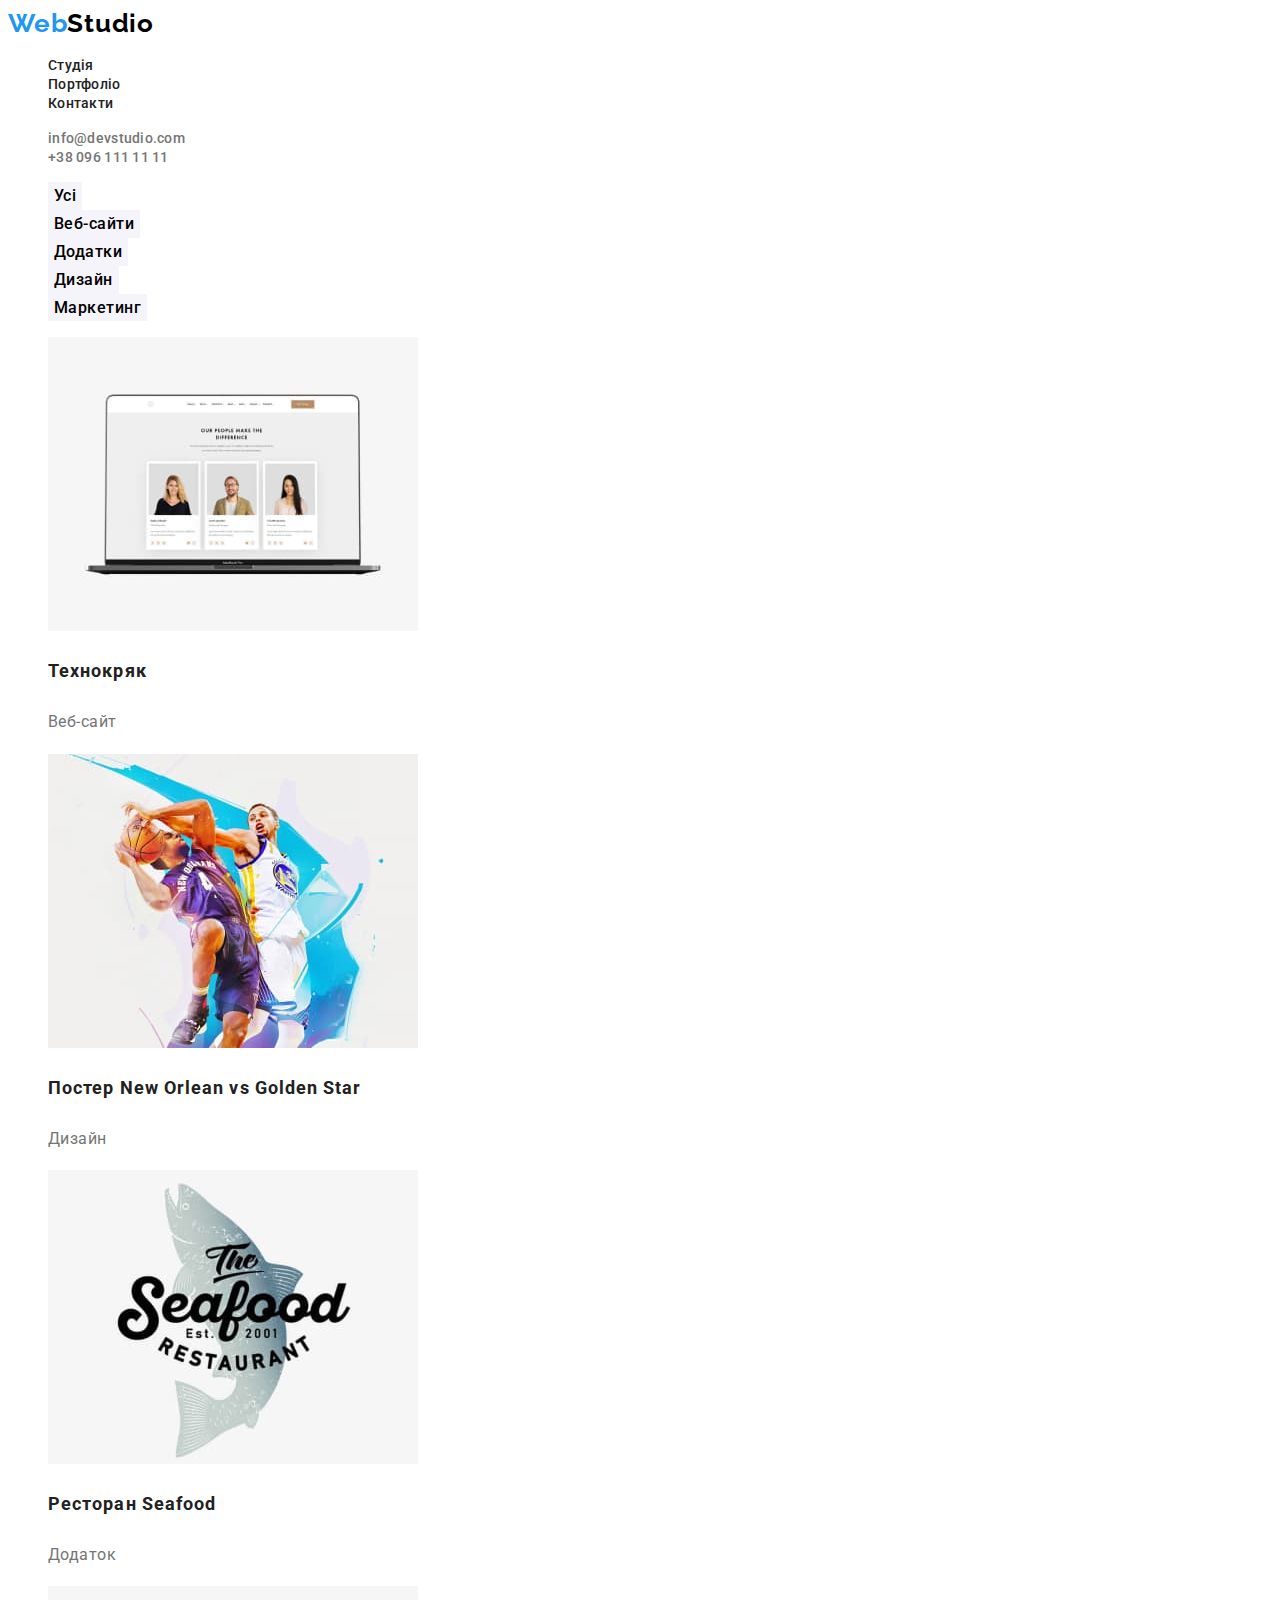
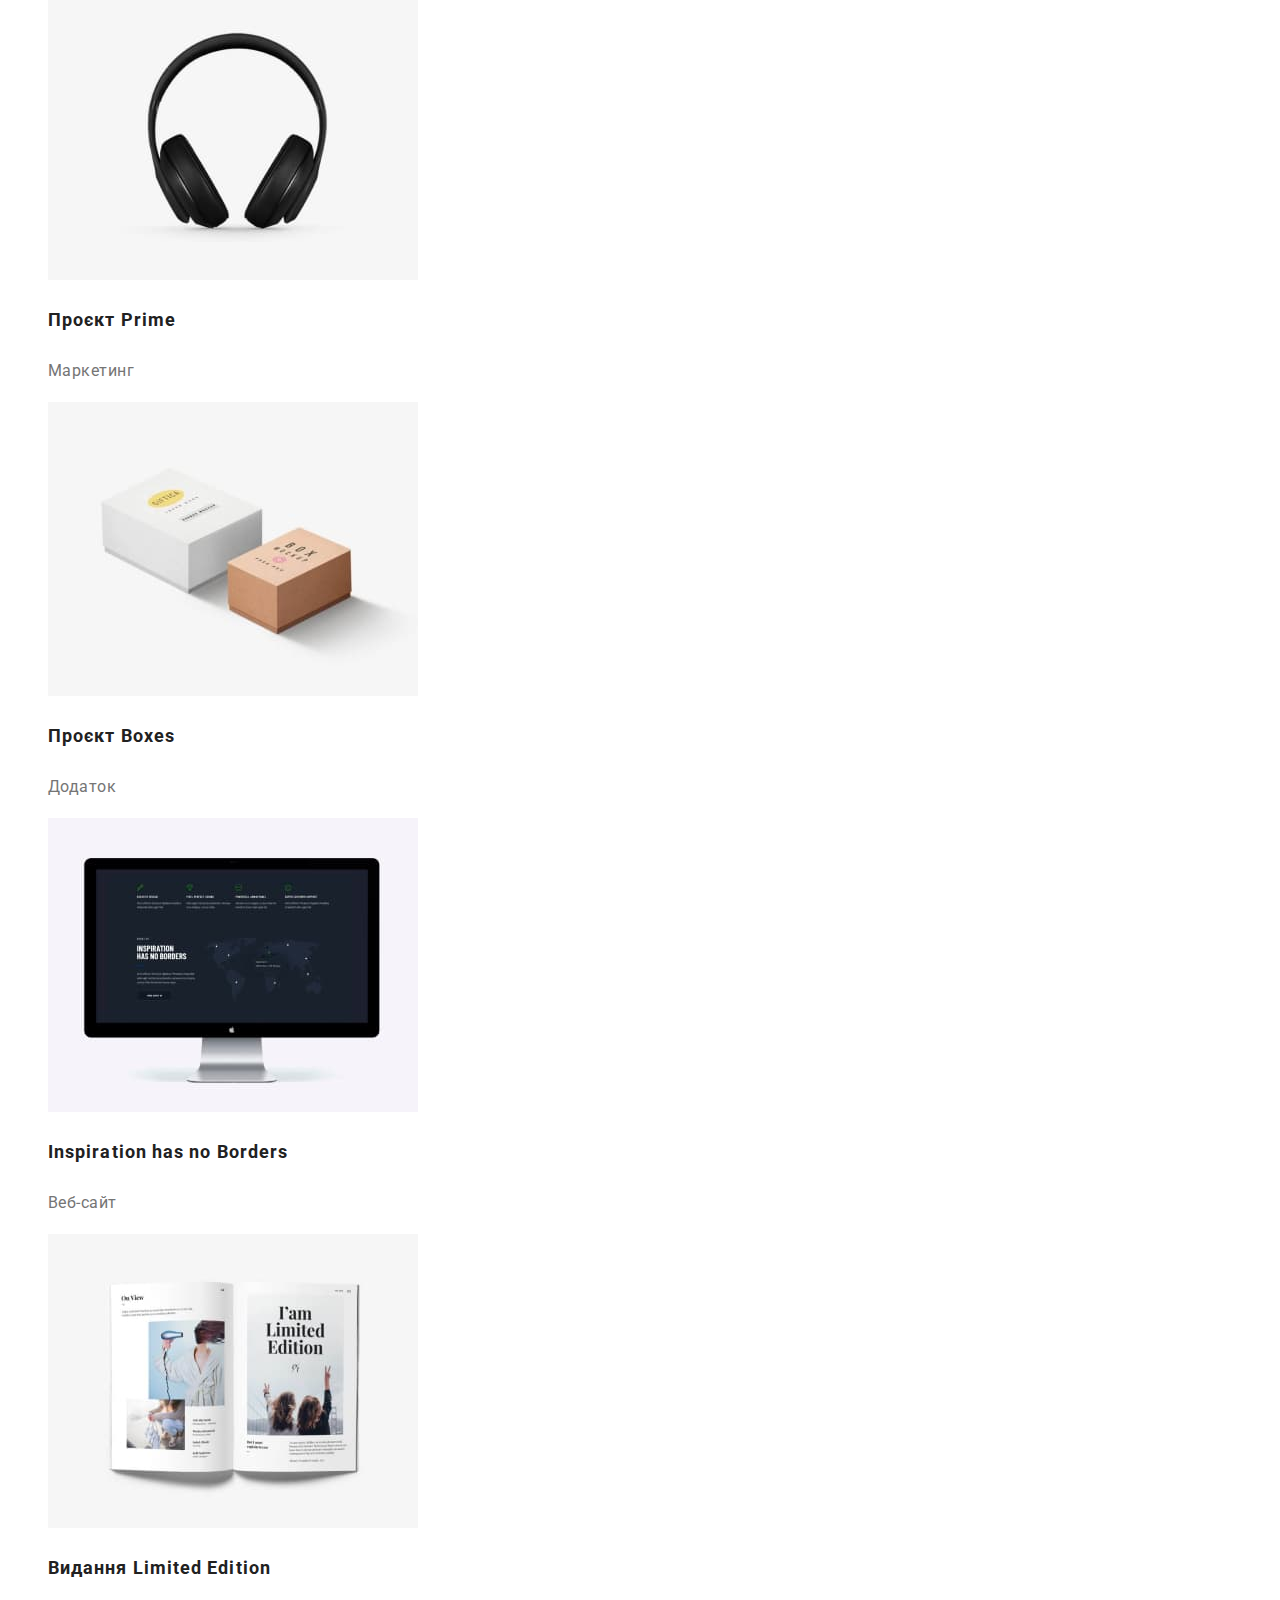
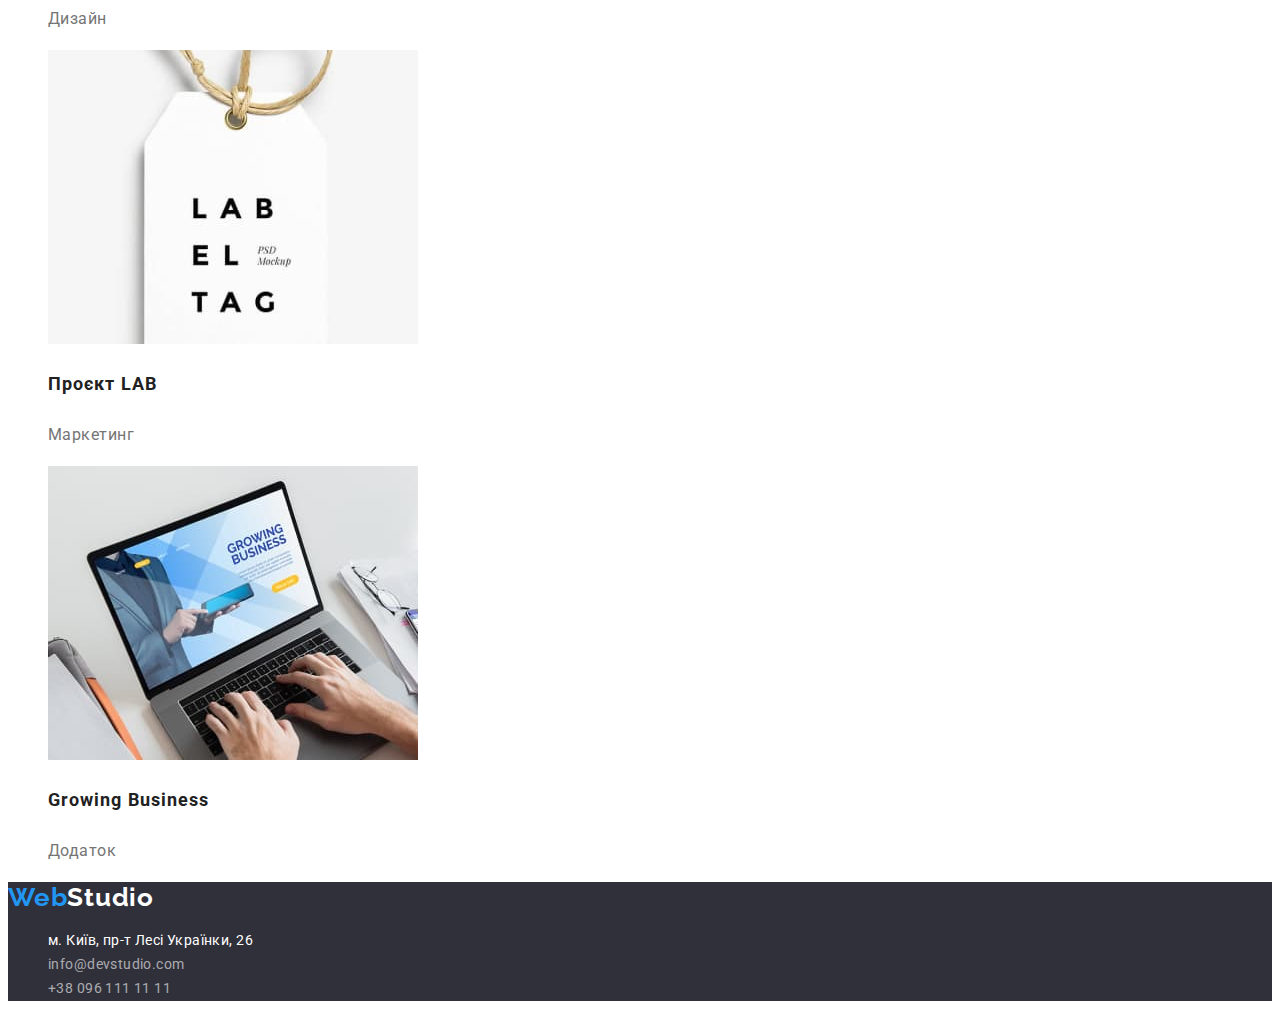
==== portfolio.html @ 162b554a "Initial commit" ====
<!DOCTYPE html>
<html lang="uk">
<head>
    <meta charset="UTF-8">
    <meta http-equiv="X-UA-Compatible" content="IE=edge">
    <meta name="viewport" content="width=device-width, initial-scale=1.0">
    <title>Портфоліо</title>
    <link rel="preconnect" href="https://fonts.gstatic.com" crossorigin>
    <link href="https://fonts.googleapis.com/css2?family=Raleway:wght@700&family=Roboto:wght@400;500;700;900&display=swap" rel="stylesheet">
    <link rel="stylesheet" href="./css/style.css">
</head>
<body>
    <header class="header">
        <nav>
        <a href="" lang="en" class="logo"><span class="logo-part">Web</span>Studio</a>
        <ul class="list">
            <li class="list-item"><a href="./index.html" class="header-link">Студія</a></li>
            <li class="list-item"><a href="./portfolio.html" class="header-link">Портфоліо</a></li>
            <li class="list-item"><a href="" class="header-link">Контакти</a></li>
        </ul>
        </nav>
        <ul class="list">
            <li><a href="mailto:info@devstudio.com" class="link-auth">info@devstudio.com</a></li>
            <li><a href="tel:+380961111111" class="link-auth">+38 096 111 11 11</a></li>
        </ul>
        </header>
        <main>
            <section class="filter">
    <h1 class="vissualy-hidden">Портфоліо</h1>
    <ul class="list list-filter">
        <li><button class="button-portfolio" type="button">Усі</button></li>
        <li><button class="button-portfolio" type="button">Веб-сайти</button></li>
        <li><button class="button-portfolio" type="button">Додатки</button></li>
        <li><button class="button-portfolio" type="button">Дизайн</button></li>
        <li><button class="button-portfolio" type="button">Маркетинг</button></li>
    </ul>
    <ul class="list list-filter">
        <li class="list-item-filter">
            <img src="./image/portfolio/img1.jpg" alt="Веб-сайт" width="370" height="294">
            <h3 class="filter-caption">Технокряк</h3>
            <p class="filter-text">Веб-сайт</p>
        </li>
        <li class="list-item-filter">
            <img src="./image/portfolio/img2.jpg" alt="Постер"  width="370" height="294">
            <h3 class="filter-caption">Постер <span lang="en"> New Orlean vs Golden Star </span></h3>
            <p class="filter-text">Дизайн</p>
        </li>
        <li class="list-item-filter">
            <img src="./image/portfolio/img3.jpg" alt="Емблема"  width="370" height="294">
            <h3 class="filter-caption">Ресторан <span lang="en">Seafood</span></h3>
            <p class="filter-text">Додаток</p>
        </li>
        <li class="list-item-filter">
            <img src="./image/portfolio/img4.jpg" alt="Навушники"  width="370" height="294">
            <h3 class="filter-caption">Проєкт <span lang="en">Prime</span></h3>
            <p class="filter-text">Маркетинг</p>
        </li>
        <li class="list-item-filter">
            <img src="./image/portfolio/img5.jpg" alt="Книги" width="370" height="294">
            <h3 class="filter-caption">Проєкт  <span lang="en">Boxes</span></h3>
            <p class="filter-text">Додаток</p>
        </li>
        <li class="list-item-filter">
            <img src="./image/portfolio/img6.jpg" alt="Монітор" width="370" height="294">
            <h3 class="filter-caption" lang="en">Inspiration has no Borders</h3>
            <p class="filter-text">Веб-сайт</p>
        </li>
        <li class="list-item-filter">
            <img src="./image/portfolio/img7.jpg" alt="Книга" width="370" height="294">
            <h3 class="filter-caption">Видання <span lang="en">Limited Edition</span></h3>
            <p class="filter-text">Дизайн</p>
        </li>
        <li class="list-item-filter">
            <img src="./image/portfolio/img8.jpg" alt="Фото" width="370" height="294">
            <h3 class="filter-caption">Проєкт <span lang="en">LAB</span></h3>
            <p class="filter-text">Маркетинг</p>
        </li>
        <li class="list-item-filter">
            <img src="./image/portfolio/img9.jpg" alt="Ноутбук" width="370" height="294">
            <h3 class="filter-caption" lang="en">Growing Business</h3>
            <p class="filter-text">Додаток</p>
        </li>
    </ul>
</section>
</main>
<footer class="footer">
    <a href="./index.html" class="footer-link" lang="en"> <span class="footer-logo">Web</span>Studio</a>
    <address>
        <ul class="list list-footer">
            <li class="list-footer-item"><a class="footer-link-nav" href="https://goo.gl/maps/DCdvdgWx7HsUr94s7" rel="noopener noreferrer nofollow">м. Київ, пр-т Лесі Українки, 26</a></li>
            <li class="list-footer-item"><a class="footer-contact" href="mailto:info@devstudio.com">info@devstudio.com</a></li>
            <li class="list-footer-item"><a class="footer-contact" href="tel:+380961111111">+38 096 111 11 11</a></li>
        </ul>
    </address>
</footer>
</body>
</html>
---- css/style.css ----
:root {
    --text-color-light: #ffffff;
    --text-color-dark: #212121;
    --text-color-paragraf: #757575;
    --frame-color: #2F303A;
    --accent-color: #2196F3;
}

body {
    font-family: 'Roboto'; 
    color: var(--text-color-dark);  
}

.list {
    list-style: none;
    }
button {
    cursor: pointer;
}

/*---------HEADER--------*/
.logo {
    font-family: 'Raleway';
    font-weight: 700;
    font-size: 26px;
    line-height: 1.19;
    letter-spacing: 0.03em;
    text-decoration: none;
    color:#000000; 
}
.logo-part {
    color: var(--accent-color);
}
.header-link {
font-weight: 500;
font-size: 14px;
line-height: 1.14;
letter-spacing: 0.02em;
text-decoration: none;
color: inherit;
}
.link-auth {
    font-weight: 500;
    font-size: 14px;
    line-height: 1.14px;
    letter-spacing: 0.02em;
    text-decoration: none;
    color: var(--text-color-paragraf);
}
.header-link:hover,
.header-link:focus,
.link-auth:hover,
.link-auth:focus {
    color: var(--accent-color);
}

/*------------HERO-----------*/
.hero-side {
    background: var(--frame-color);
}
.hero-title {
    font-weight: 900;
    font-size: 44px;
    line-height: 1.36;
    text-align: center;
    letter-spacing: 0.06em;
    text-transform: uppercase;
    color: var(--text-color-light);    
}
.hero-button {
    font-family: inherit;
font-weight: 700;
font-size: 16px;
line-height: 1.88;
display: flex;
align-items: center;
text-align: center;
letter-spacing: 0.06em;
color:var(--text-color-light);
background:var(--accent-color);
border: none;
}
.hero-button:hover,
.hero-button:focus{
    box-shadow: 0px 4px 4px rgba(0, 0, 0, 0.15);
}

/*------FEATURE---------*/
.vissualy-hidden{
    position: absolute;
    white-space: nowrap;
    width: 1px;
    height: 1px;
    overflow: hidden;
    border: 0;
    padding: 0;
    clip: rect(0 0 0 0);
    clip-path: inset(50%);
    margin: -1px;
}
.item-title-feature {
font-size: 14px;
line-height: 1.14;
letter-spacing: 0.03em;
text-transform: uppercase;
}
.item-text-feature {
font-size: 14px;
line-height: 1.71;
letter-spacing: 0.03em;
color: var(--text-color-paragraf);
}

/*-------WORK----------*/
.section-title {
font-size: 36px;
line-height: 1.14;
text-align: center;
letter-spacing: 0.03em;
}

/*--------OUR TEAM--------*/
.item-caption-ourteam {
font-weight: 500;
font-size: 16px;
line-height: 1.19;
text-align: center;
letter-spacing: 0.03em;
}
.item-text-ourteam{
    font-size: 16px;
    line-height: 1.19;
    text-align: center;
    letter-spacing: 0.03em;
    color: var(--text-color-paragraf); 
}
/*-----FOOTER---------*/
.footer{
    background: var(--frame-color);
}
.footer-link {
font-family: 'Raleway';
font-weight: 700;
font-size: 26px;
line-height: 1.19;
letter-spacing: 0.03em;
text-decoration: none;
color: var(--text-color-light);
}
.footer-logo {
    color: var(--accent-color);
}
.footer-link-nav {
    font-style: normal;
    font-size: 14px;
    line-height: 1.71;
    letter-spacing: 0.03em;
    text-decoration: none;
    color:var(--text-color-light);
}
.list-item {
}
.footer-contact {
 font-style: normal;
font-size: 14px;
line-height: 1.71;
letter-spacing: 0.03em;
text-decoration: none;
color: rgba(255, 255, 255, 0.6);
}

/*---------PORTFOLIO------------*/
.button-portfolio{
font-family: inherit;
font-weight: 500;
font-size: 16px;
line-height: 1.62;
text-align: center;
letter-spacing: 0.03em;
background: #F5F4FA;
border: none;
}
.button-portfolio:hover,
.button-portfolio:focus{
    background: var(--accent-color);
    color: var(--text-color-light);
}
.filter-caption {
font-size: 18px;
line-height: 2;
letter-spacing: 0.06em;
}
.filter-text {
font-size: 16px;
line-height: 1.88;
letter-spacing: 0.03em;
color: var(--text-color-paragraf);
}
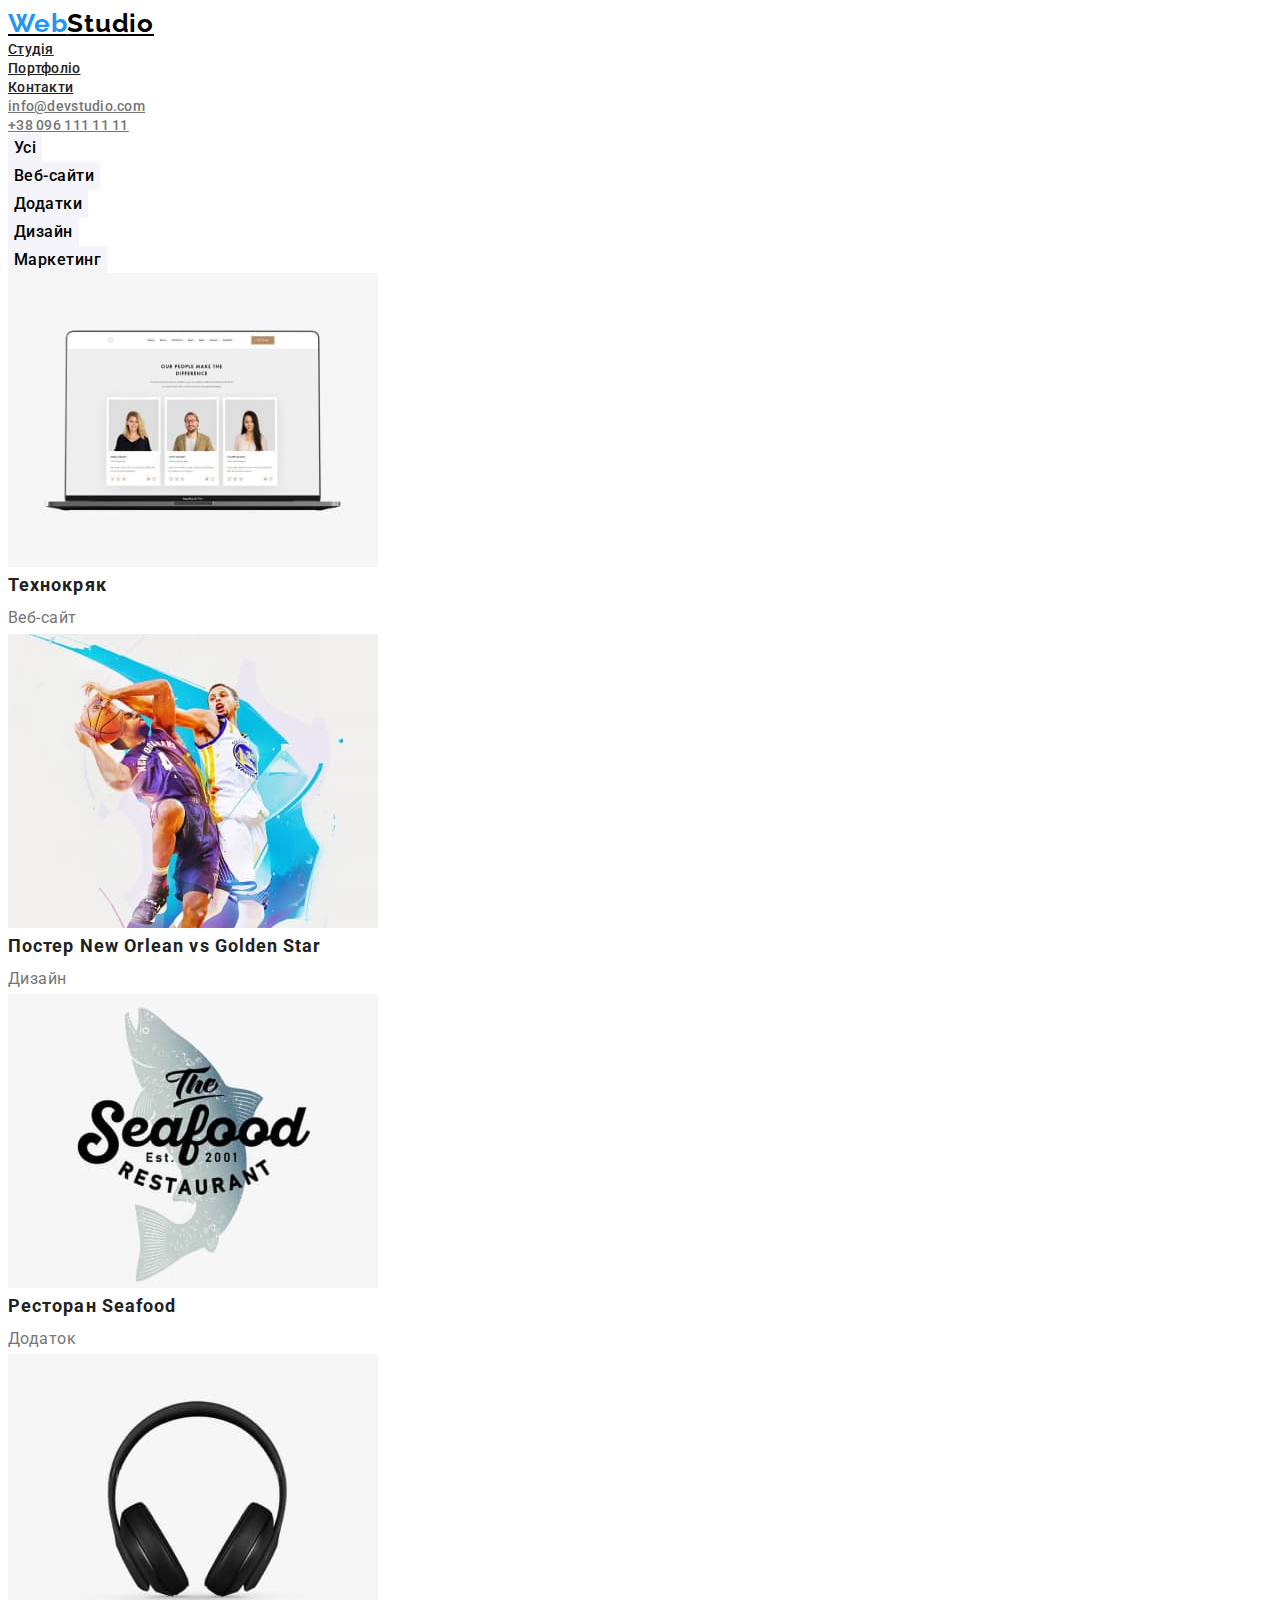
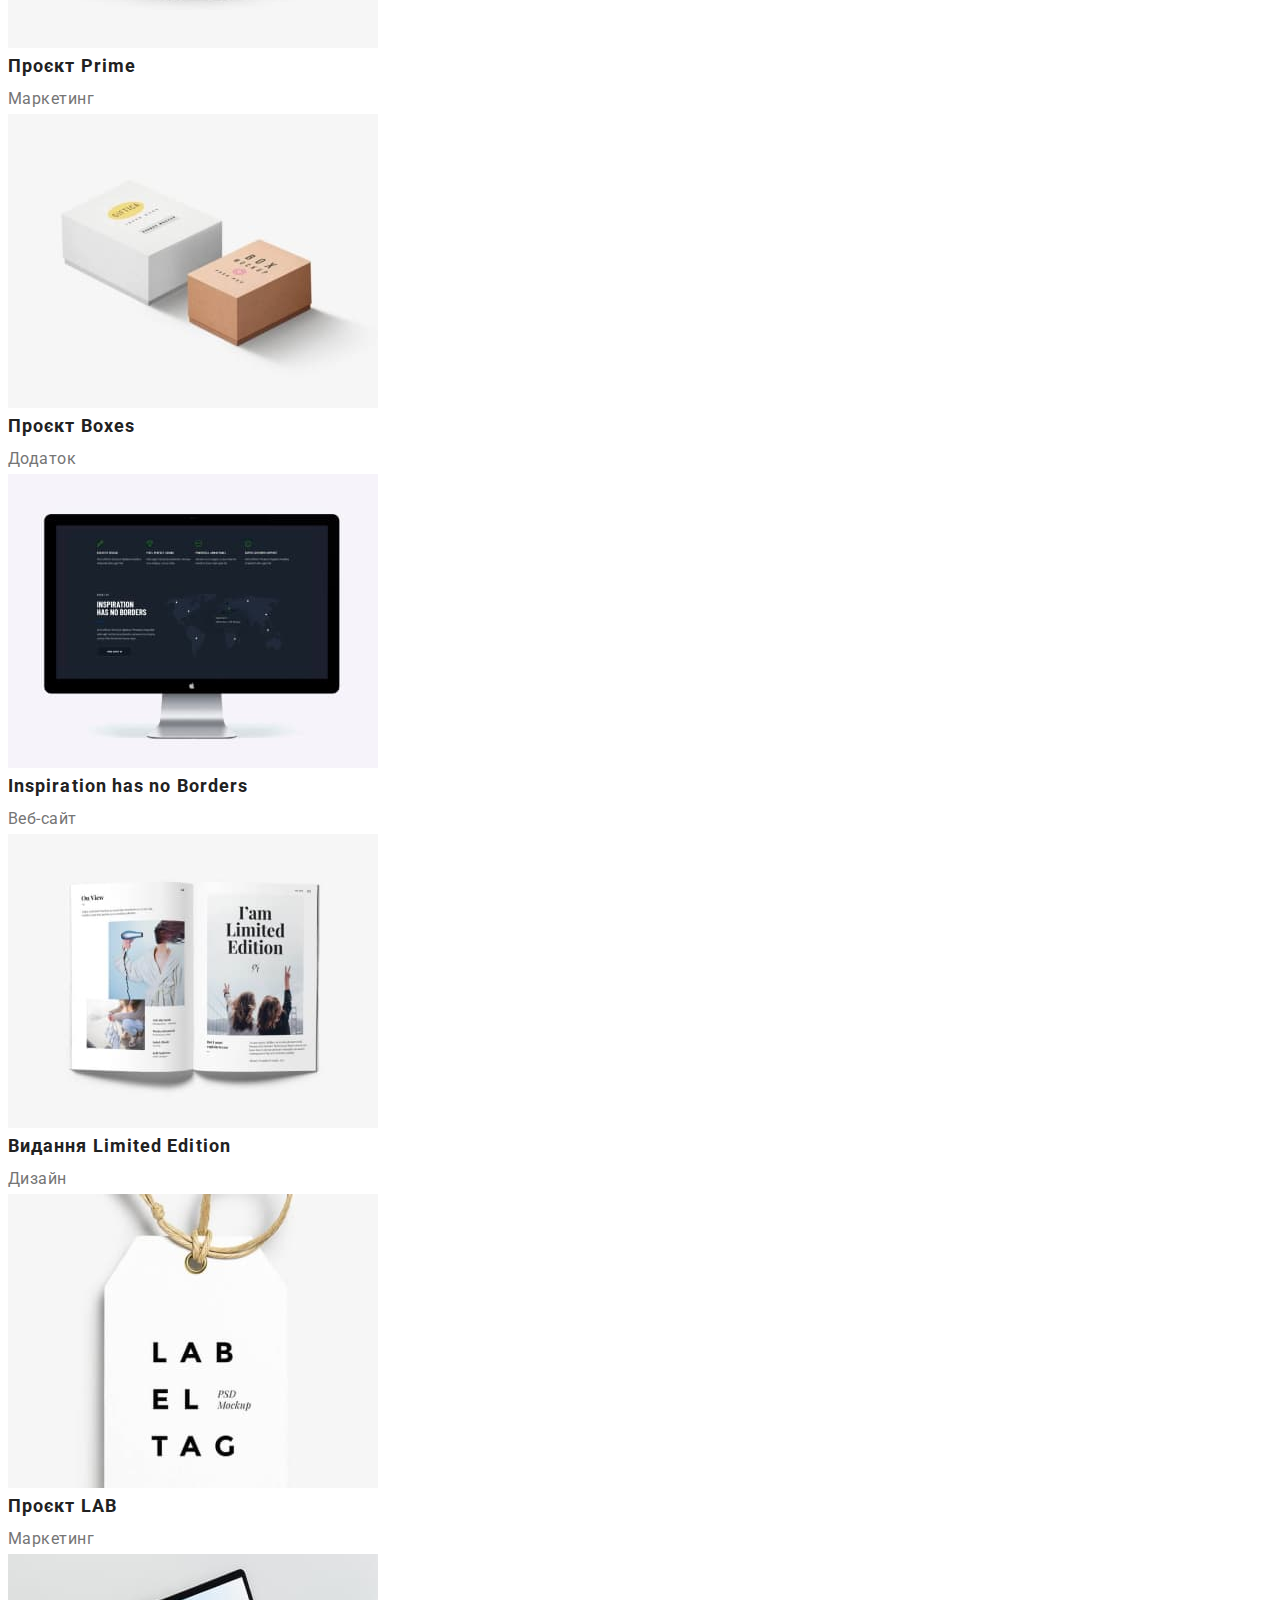
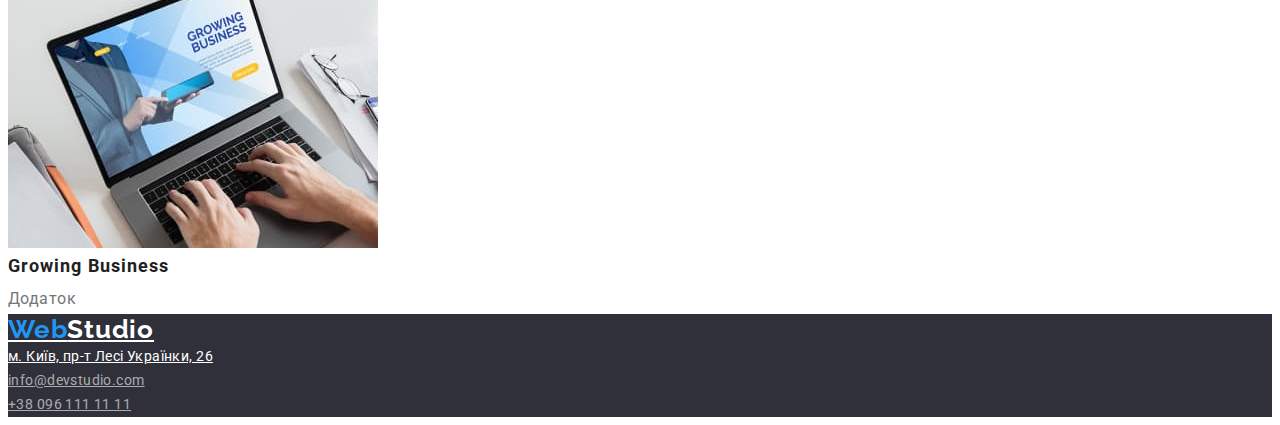
==== commit e9dcafda: "reset start" ====
--- a/portfolio.html
+++ b/portfolio.html
@@ -5,6 +5,7 @@
     <meta http-equiv="X-UA-Compatible" content="IE=edge">
     <meta name="viewport" content="width=device-width, initial-scale=1.0">
     <title>Портфоліо</title>
+    <link rel="stylesheet" href="https://cdnjs.cloudflare.com/ajax/libs/modern-normalize/1.1.0/modern-normalize.min.css" integrity="sha512-wpPYUAdjBVSE4KJnH1VR1HeZfpl1ub8YT/NKx4PuQ5NmX2tKuGu6U/JRp5y+Y8XG2tV+wKQpNHVUX03MfMFn9Q==" crossorigin="anonymous" referrerpolicy="no-referrer" />
     <link rel="preconnect" href="https://fonts.gstatic.com" crossorigin>
     <link href="https://fonts.googleapis.com/css2?family=Raleway:wght@700&family=Roboto:wght@400;500;700;900&display=swap" rel="stylesheet">
     <link rel="stylesheet" href="./css/style.css">
--- a/css/style.css
+++ b/css/style.css
@@ -11,40 +11,102 @@
     color: var(--text-color-dark);  
 }
 
+/* reset start */
+h1,
+h2,
+h3,
+p {
+  margin: 0;
+}
+
+.link {
+  text-decoration: none;
+}
+
 .list {
-    list-style: none;
-    }
+  list-style: none;
+  margin: 0;
+  padding: 0;
+}
+
+img {
+  display: block;
+}
+/* reset end */
+
+/*.section {
+    padding-top: 120px;
+    padding-bottom: 120px;
+  }*/
+  
+  .container {
+    width: 1200px;
+    padding-right: 15px;
+    padding-left: 15px;
+    margin-left: auto;
+    margin-right: auto;
+  
+    outline: 2px solid red;
+    outline-offset: -2px;
+  }
+  
 button {
     cursor: pointer;
+    border: transparent;
+    display: inline-block;
 }
 
 /*---------HEADER--------*/
+
+.header-container{
+    display: flex;
+    padding-top: 32px;
+    padding-bottom: 32px;
+}
+.nav-container{
+    display: flex; 
+}
 .logo {
+    margin-right: 93px;
+
     font-family: 'Raleway';
     font-weight: 700;
     font-size: 26px;
     line-height: 1.19;
     letter-spacing: 0.03em;
-    text-decoration: none;
     color:#000000; 
 }
 .logo-part {
     color: var(--accent-color);
 }
+.list-nav{
+    display: flex;
+}
+.list-nav-item:not(:first-child){
+    margin-left: 50px;
+}
+
+
 .header-link {
 font-weight: 500;
 font-size: 14px;
 line-height: 1.14;
 letter-spacing: 0.02em;
-text-decoration: none;
 color: inherit;
+}
+.list-header{
+    display: flex;
+    margin-left: auto;
+}
+.list-header-item:not(:first-child){
+    margin-left: 50px; 
+    margin-right: 0; 
 }
 .link-auth {
     font-weight: 500;
     font-size: 14px;
     line-height: 1.14px;
     letter-spacing: 0.02em;
-    text-decoration: none;
     color: var(--text-color-paragraf);
 }
 .header-link:hover,
@@ -55,20 +117,29 @@
 }
 
 /*------------HERO-----------*/
+.hero{
+    
+}
 .hero-side {
     background: var(--frame-color);
+    text-align: center;
 }
 .hero-title {
+margin-bottom: 30px;
+
     font-weight: 900;
     font-size: 44px;
     line-height: 1.36;
-    text-align: center;
     letter-spacing: 0.06em;
     text-transform: uppercase;
     color: var(--text-color-light);    
 }
 .hero-button {
-    font-family: inherit;
+    border-radius: 4px;
+    padding: 10px 32px;
+    min-width: 216px;
+
+ font-family: inherit;
 font-weight: 700;
 font-size: 16px;
 line-height: 1.88;
@@ -78,7 +149,7 @@
 letter-spacing: 0.06em;
 color:var(--text-color-light);
 background:var(--accent-color);
-border: none;
+
 }
 .hero-button:hover,
 .hero-button:focus{
@@ -144,7 +215,6 @@
 font-size: 26px;
 line-height: 1.19;
 letter-spacing: 0.03em;
-text-decoration: none;
 color: var(--text-color-light);
 }
 .footer-logo {
@@ -155,17 +225,14 @@
     font-size: 14px;
     line-height: 1.71;
     letter-spacing: 0.03em;
-    text-decoration: none;
     color:var(--text-color-light);
 }
-.list-item {
-}
+
 .footer-contact {
  font-style: normal;
 font-size: 14px;
 line-height: 1.71;
 letter-spacing: 0.03em;
-text-decoration: none;
 color: rgba(255, 255, 255, 0.6);
 }
 
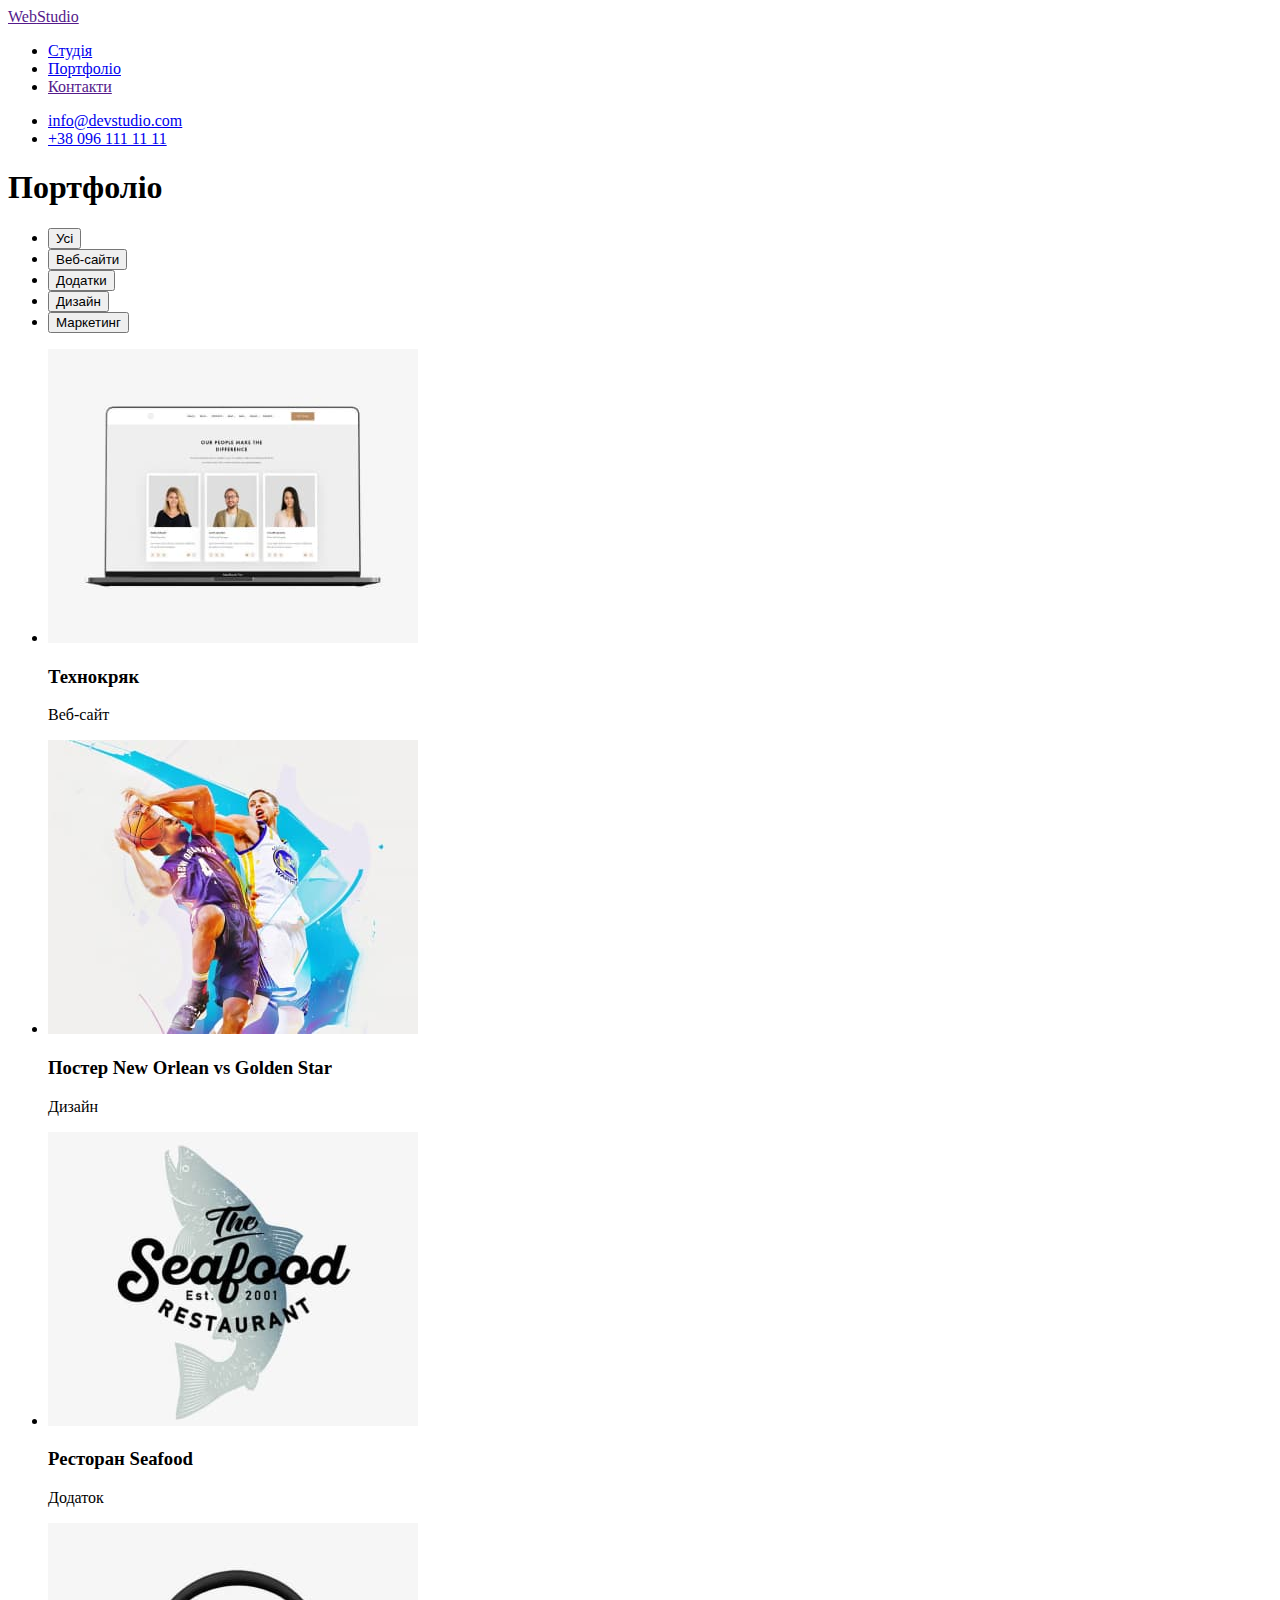
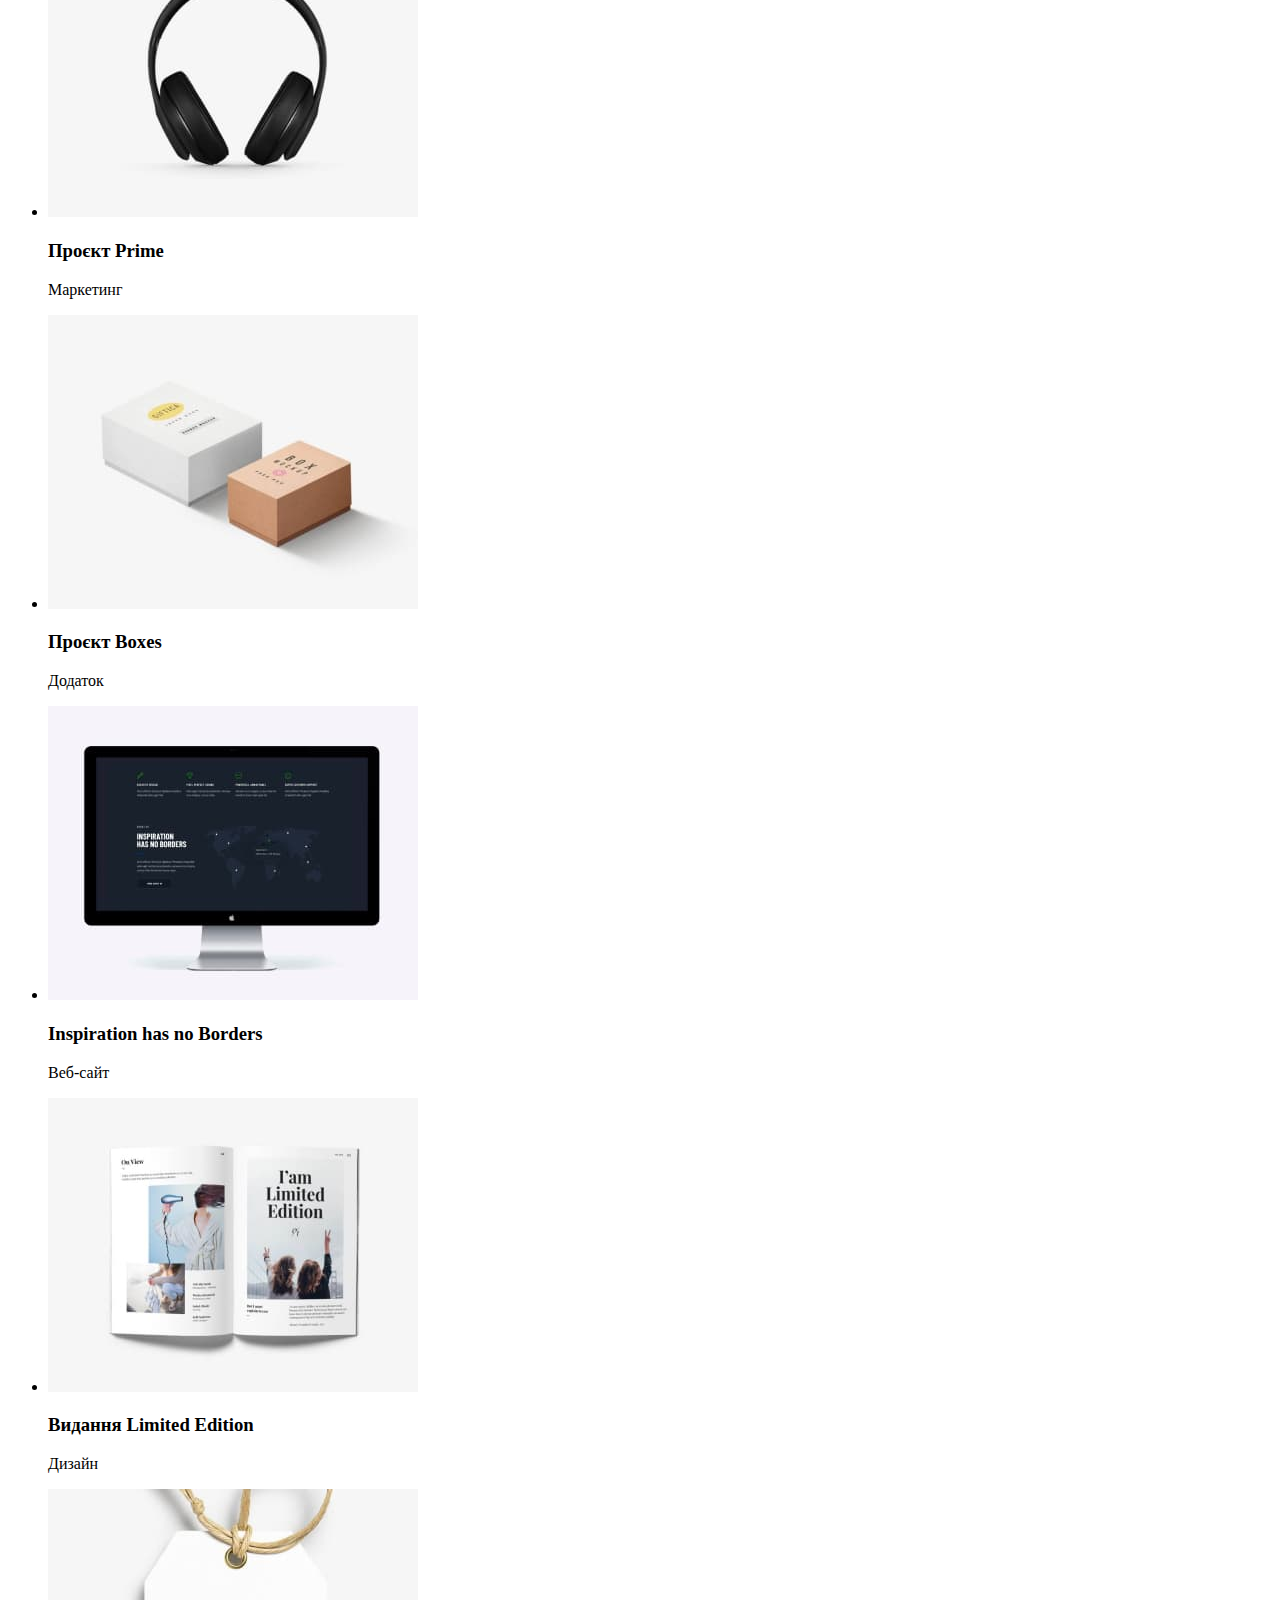
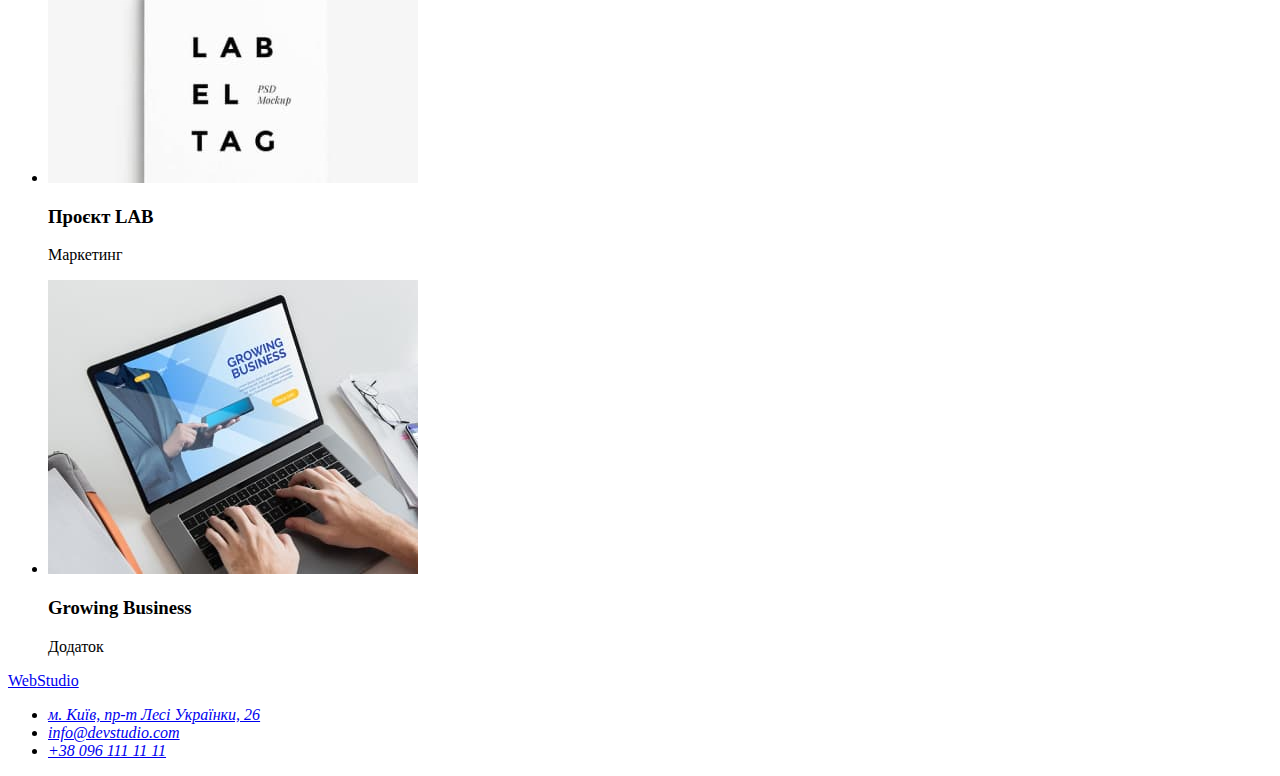
==== commit eff4041e: "css изменения" ====
--- a/portfolio.html
+++ b/portfolio.html
@@ -11,29 +11,32 @@
     <link rel="stylesheet" href="./css/style.css">
 </head>
 <body>
-    <header class="header">
-        <nav>
-        <a href="" lang="en" class="logo"><span class="logo-part">Web</span>Studio</a>
-        <ul class="list">
-            <li class="list-item"><a href="./index.html" class="header-link">Студія</a></li>
-            <li class="list-item"><a href="./portfolio.html" class="header-link">Портфоліо</a></li>
-            <li class="list-item"><a href="" class="header-link">Контакти</a></li>
-        </ul>
-        </nav>
-        <ul class="list">
-            <li><a href="mailto:info@devstudio.com" class="link-auth">info@devstudio.com</a></li>
-            <li><a href="tel:+380961111111" class="link-auth">+38 096 111 11 11</a></li>
-        </ul>
-        </header>
+    <header class="header ">
+        <div class="header-container container">
+    <nav class="nav-container">
+    <a href="" lang="en" class="link logo"><span class="logo-part">Web</span>Studio</a>
+    <ul class="list list-nav">
+        <li class="list-nav-item"><a href="./index.html" class="link header-link">Студія</a></li>
+        <li class="list-nav-item"><a href="./portfolio.html" class="link header-link">Портфоліо</a></li>
+        <li class="list-nav-item"><a href="" class="link header-link">Контакти</a></li>
+    </ul>
+    </nav>
+    <ul class="list list-header">
+        <li class="list-header-item"><a href="mailto:info@devstudio.com" class="link link-auth">info@devstudio.com</a></li>
+        <li class="list-header-item"><a href="tel:+380961111111" class="link link-auth">+38 096 111 11 11</a></li>
+    </ul>
+    </div>
+    </header>
         <main>
             <section class="filter">
+            <div class="container container-portfolio">
     <h1 class="vissualy-hidden">Портфоліо</h1>
-    <ul class="list list-filter">
-        <li><button class="button-portfolio" type="button">Усі</button></li>
-        <li><button class="button-portfolio" type="button">Веб-сайти</button></li>
-        <li><button class="button-portfolio" type="button">Додатки</button></li>
-        <li><button class="button-portfolio" type="button">Дизайн</button></li>
-        <li><button class="button-portfolio" type="button">Маркетинг</button></li>
+    <ul class="list list-filter-btn">
+        <li class="item-filter"><button class="button button-portfolio" type="button">Усі</button></li>
+        <li class="item-filter"><button class="button button-portfolio" type="button">Веб-сайти</button></li>
+        <li class="item-filter"><button class="button button-portfolio" type="button">Додатки</button></li>
+        <li class="item-filter"><button class="button button-portfolio" type="button">Дизайн</button></li>
+        <li class="item-filter"><button class="button button-portfolio" type="button">Маркетинг</button></li>
     </ul>
     <ul class="list list-filter">
         <li class="list-item-filter">
@@ -82,6 +85,7 @@
             <p class="filter-text">Додаток</p>
         </li>
     </ul>
+</div>
 </section>
 </main>
 <footer class="footer">
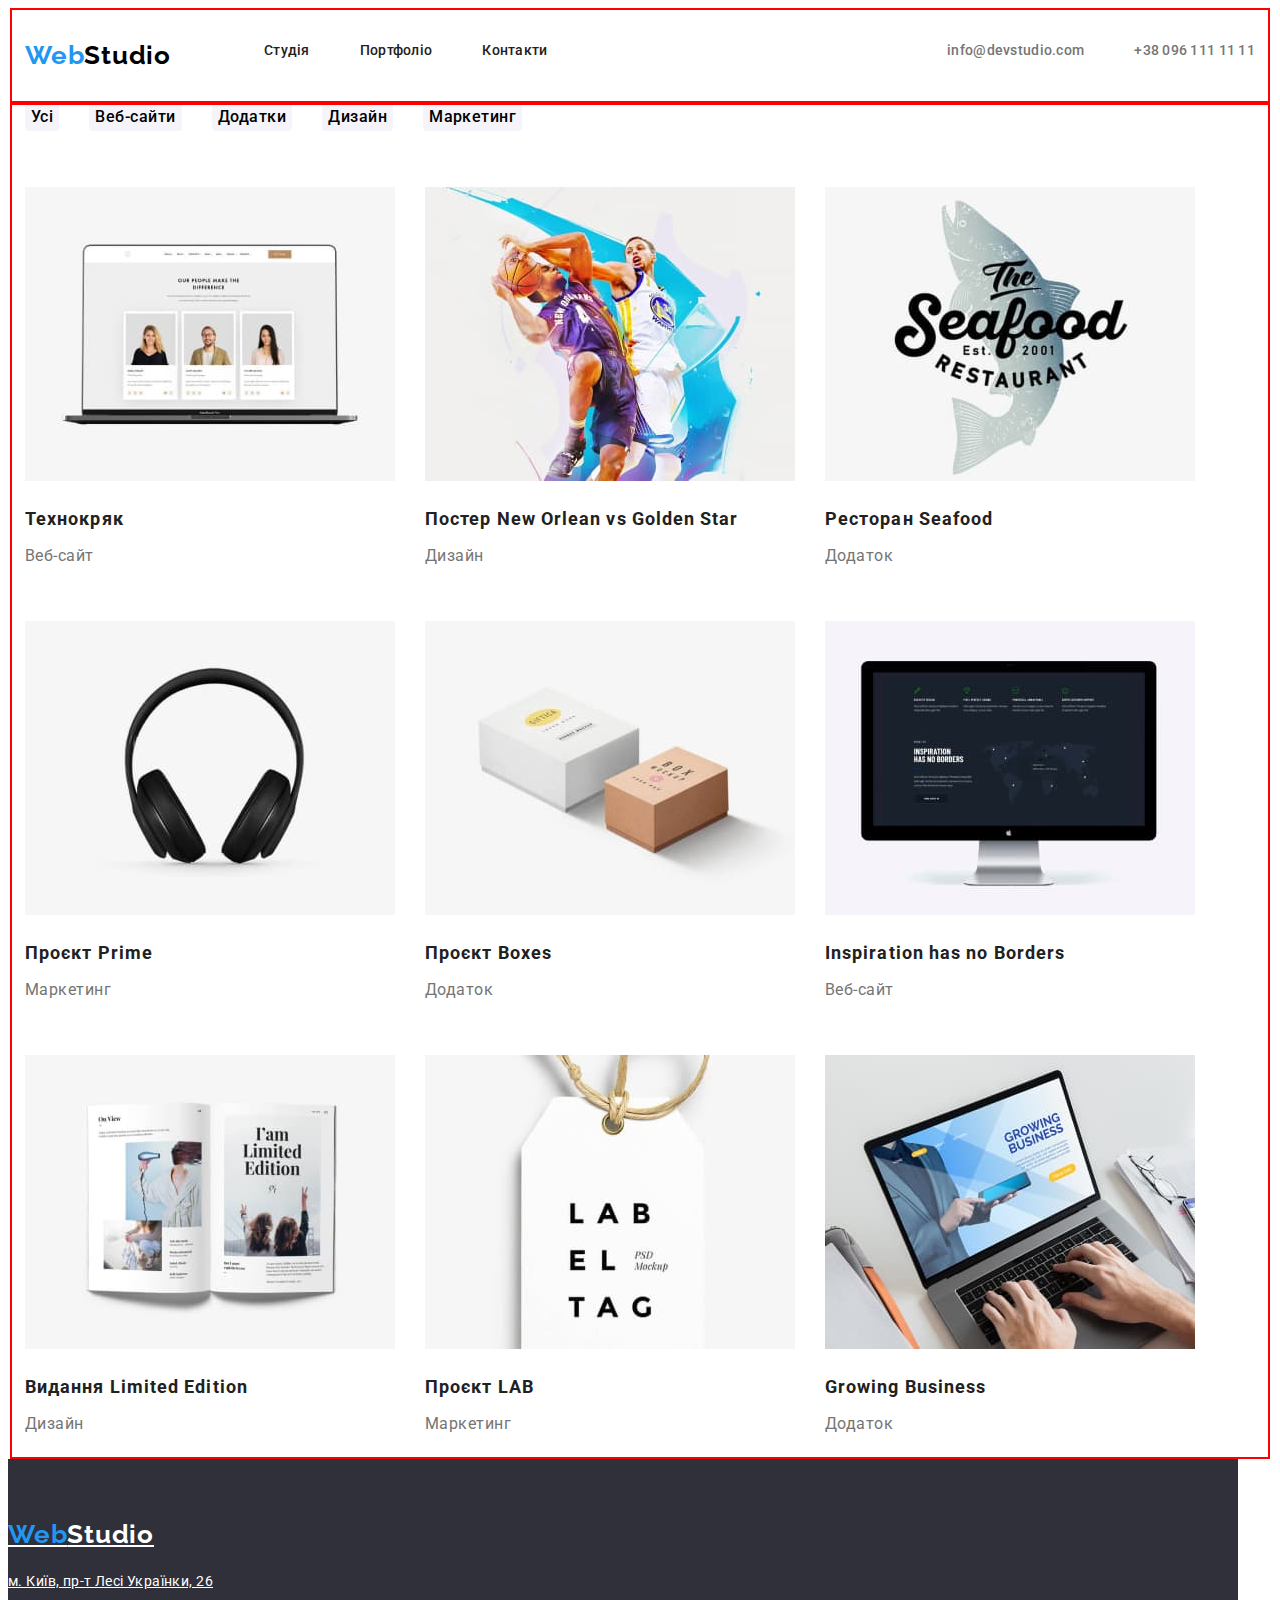
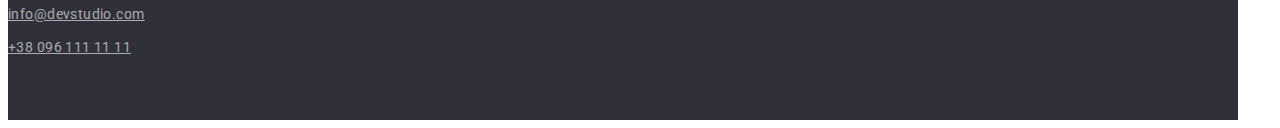
==== commit c9cd0785: "настройка Flexbox" ====
--- a/portfolio.html
+++ b/portfolio.html
@@ -40,47 +40,47 @@
     </ul>
     <ul class="list list-filter">
         <li class="list-item-filter">
-            <img src="./image/portfolio/img1.jpg" alt="Веб-сайт" width="370" height="294">
+            <img class="filter-img" src="./image/portfolio/img1.jpg" alt="Веб-сайт" width="370" height="294">
             <h3 class="filter-caption">Технокряк</h3>
             <p class="filter-text">Веб-сайт</p>
         </li>
         <li class="list-item-filter">
-            <img src="./image/portfolio/img2.jpg" alt="Постер"  width="370" height="294">
+            <img class="filter-img" src="./image/portfolio/img2.jpg" alt="Постер"  width="370" height="294">
             <h3 class="filter-caption">Постер <span lang="en"> New Orlean vs Golden Star </span></h3>
             <p class="filter-text">Дизайн</p>
         </li>
         <li class="list-item-filter">
-            <img src="./image/portfolio/img3.jpg" alt="Емблема"  width="370" height="294">
+            <img class="filter-img" src="./image/portfolio/img3.jpg" alt="Емблема"  width="370" height="294">
             <h3 class="filter-caption">Ресторан <span lang="en">Seafood</span></h3>
             <p class="filter-text">Додаток</p>
         </li>
         <li class="list-item-filter">
-            <img src="./image/portfolio/img4.jpg" alt="Навушники"  width="370" height="294">
+            <img class="filter-img" src="./image/portfolio/img4.jpg" alt="Навушники"  width="370" height="294">
             <h3 class="filter-caption">Проєкт <span lang="en">Prime</span></h3>
             <p class="filter-text">Маркетинг</p>
         </li>
         <li class="list-item-filter">
-            <img src="./image/portfolio/img5.jpg" alt="Книги" width="370" height="294">
+            <img class="filter-img" src="./image/portfolio/img5.jpg" alt="Книги" width="370" height="294">
             <h3 class="filter-caption">Проєкт  <span lang="en">Boxes</span></h3>
             <p class="filter-text">Додаток</p>
         </li>
         <li class="list-item-filter">
-            <img src="./image/portfolio/img6.jpg" alt="Монітор" width="370" height="294">
+            <img class="filter-img" src="./image/portfolio/img6.jpg" alt="Монітор" width="370" height="294">
             <h3 class="filter-caption" lang="en">Inspiration has no Borders</h3>
             <p class="filter-text">Веб-сайт</p>
         </li>
         <li class="list-item-filter">
-            <img src="./image/portfolio/img7.jpg" alt="Книга" width="370" height="294">
+            <img class="filter-img" src="./image/portfolio/img7.jpg" alt="Книга" width="370" height="294">
             <h3 class="filter-caption">Видання <span lang="en">Limited Edition</span></h3>
             <p class="filter-text">Дизайн</p>
         </li>
         <li class="list-item-filter">
-            <img src="./image/portfolio/img8.jpg" alt="Фото" width="370" height="294">
+            <img class="filter-img" src="./image/portfolio/img8.jpg" alt="Фото" width="370" height="294">
             <h3 class="filter-caption">Проєкт <span lang="en">LAB</span></h3>
             <p class="filter-text">Маркетинг</p>
         </li>
         <li class="list-item-filter">
-            <img src="./image/portfolio/img9.jpg" alt="Ноутбук" width="370" height="294">
+            <img class="filter-img" src="./image/portfolio/img9.jpg" alt="Ноутбук" width="370" height="294">
             <h3 class="filter-caption" lang="en">Growing Business</h3>
             <p class="filter-text">Додаток</p>
         </li>
--- a/css/style.css
+++ b/css/style.css
@@ -0,0 +1,373 @@
+:root {
+    --text-color-light: #ffffff;
+    --text-color-dark: #212121;
+    --text-color-paragraf: #757575;
+    --frame-color: #2F303A;
+    --accent-color: #2196F3;
+    }
+    
+    
+    body {
+    font-family: 'Roboto'; 
+    color: var(--text-color-dark); 
+    }
+    
+    
+    /* reset start */
+    h1,
+    h2,
+    h3,
+    p {
+    margin: 0;
+    }
+    
+    
+    .link {
+    text-decoration: none;
+    }
+    
+    
+    .list {
+    list-style: none;
+    margin: 0;
+    padding: 0;
+    }
+    
+    
+    img {
+    display: block;
+    }
+    /* reset end */
+    
+    
+    /*.section {
+        padding-top: 120px;
+        padding-bottom: 120px;
+      }*/
+    
+    .container {
+    width: 1230px;
+    padding-right: 15px;
+    padding-left: 15px;
+    margin-left: auto;
+    margin-right: auto;
+    
+    outline: 2px solid red;
+    outline-offset: -2px;
+    }
+    
+    button {
+    display: inline-block;
+    cursor: pointer;
+    border: transparent;
+    }
+    
+    
+    /*---------HEADER--------*/
+    
+    
+    .header-container{
+    display: flex;
+    padding-top: 32px;
+    padding-bottom: 32px;
+    }
+    .nav-container{
+    display: flex; 
+    }
+    .logo {
+    margin-right: 93px;
+    
+    font-family: 'Raleway';
+    font-weight: 700;
+    font-size: 26px;
+    line-height: 1.19;
+    letter-spacing: 0.03em;
+    color:#000000; 
+    }
+    .logo-part {
+    color: var(--accent-color);
+    }
+    .list-nav{
+    display: flex;
+    }
+    .list-nav-item:not(:first-child){
+    margin-left: 50px;
+    }
+    
+    .header-link {
+    font-weight: 500;
+    font-size: 14px;
+    line-height: 1.14;
+    letter-spacing: 0.02em;
+    color: inherit;
+    }
+    .list-header{
+    display: flex;
+    margin-left: auto;
+    }
+    .list-header-item:not(:first-child){
+    margin-left: 50px; 
+    margin-right: 0; 
+    }
+    .link-auth {
+    font-weight: 500;
+    font-size: 14px;
+    line-height: 1.14px;
+    letter-spacing: 0.02em;
+    color: var(--text-color-paragraf);
+    }
+    .header-link:hover,
+    .header-link:focus,
+    .link-auth:hover,
+    .link-auth:focus {
+    color: var(--accent-color);
+    }
+    
+    
+    /*------------HERO-----------*/
+    .hero-side {
+    background: var(--frame-color);
+    text-align: center; 
+    }
+    .hero-title {
+        width: 696px;
+    margin-bottom: 30px;
+    
+    font-weight: 900;
+    font-size: 44px;
+    line-height: 1.36;
+    letter-spacing: 0.06em;
+    text-transform: uppercase;
+    color: var(--text-color-light); 
+    }
+    .hero-button {
+    border-radius: 4px;
+    padding: 10px 32px;
+    min-width: 216px;
+    
+    font-family: inherit;
+    font-weight: 700;
+    font-size: 16px;
+    line-height: 1.88;
+    align-items: center;
+    text-align: center;
+    letter-spacing: 0.06em;
+    color:var(--text-color-light);
+    background:var(--accent-color);
+    }
+    .hero-button:hover,
+    .hero-button:focus{
+    box-shadow: 0px 4px 4px rgba(0, 0, 0, 0.15);
+    }
+    
+    
+    /*------FEATURE---------*/
+    .feature-container {
+    display: flex;
+    padding-top: 94px;
+    padding-bottom: 118px;
+    }
+    .vissualy-hidden{
+    position: absolute;
+    white-space: nowrap;
+    width: 1px;
+    height: 1px;
+    overflow: hidden;
+    border: 0;
+    padding: 0;
+    clip: rect(0 0 0 0);
+    clip-path: inset(50%);
+    margin: -1px;
+    }
+    .list-feature{
+    display: flex;
+    }
+    .list-item-feature{
+    width: 270px;
+    }
+    .list-item-feature:not(:first-child){
+    margin-left: 30px;
+    }
+    .item-title-feature {
+
+    font-size: 14px;
+    line-height: 1.14;
+    letter-spacing: 0.03em;
+    text-transform: uppercase;
+    }
+    .item-text-feature {
+    font-size: 14px;
+    line-height: 1.71;
+    letter-spacing: 0.03em;
+    color: var(--text-color-paragraf);
+    
+    }
+    
+    
+    /*-------WORK----------*/
+    
+    
+    .section-title {
+    font-size: 36px;
+    line-height: 1.14;
+    text-align: center;
+    letter-spacing: 0.03em;
+    }
+    .title-work{
+    margin-bottom: 50px;
+    }
+    
+    
+    .list-work{
+    display: flex;
+    }
+    .list-item-work:not(:first-child){
+    padding-left: 30px;
+    }
+    
+    
+    /*--------OUR TEAM--------*/
+    .ourteam-container{
+    padding-top: 94px;
+    padding-bottom: 94px;
+    
+    }
+    .title-ourteam{
+    margin-bottom: 50px;
+    }
+    .list-ourteam{
+    display: flex;
+
+    }
+    .list-item-ourteam{
+        width: 270px;
+    }
+    .list-item-ourteam:not(:first-child){
+    margin-left: 30px;
+    }
+    .item-caption-ourteam {
+    margin-bottom: 10px;
+    
+    
+    font-weight: 500;
+    font-size: 16px;
+    line-height: 1.19;
+    text-align: center;
+    letter-spacing: 0.03em;
+    
+    }
+    .item-text-ourteam{
+    font-size: 16px;
+    line-height: 1.19;
+    text-align: center;
+    letter-spacing: 0.03em;
+    color: var(--text-color-paragraf); 
+    }
+    /*-----FOOTER---------*/
+    .footer{
+    background: var(--frame-color);
+    padding-top: 60px;
+    padding-bottom: 60px;
+    width: 1230px;
+    }
+    .footer-link {
+    display: inline-block;
+    margin-bottom: 20px;
+    
+    
+    font-family: 'Raleway';
+    font-weight: 700;
+    font-size: 26px;
+    line-height: 1.19;
+    letter-spacing: 0.03em;
+    color: var(--text-color-light);
+    }
+    .footer-logo {
+    color: var(--accent-color);
+    }
+    .list-footer-item:not(:last-child){
+    padding-bottom: 9px;
+    }
+    .footer-link-nav {
+    font-style: normal;
+    font-size: 14px;
+    line-height: 1.71;
+    letter-spacing: 0.03em;
+    color:var(--text-color-light);
+    }
+    
+    
+    .footer-contact {
+    font-style: normal;
+    font-size: 14px;
+    line-height: 1.71;
+    letter-spacing: 0.03em;
+    color: rgba(255, 255, 255, 0.6);
+    }
+    
+    
+    /*---------PORTFOLIO------------*/
+    .container-portfolio{
+    
+    }
+    .list-filter-btn{
+    display: flex;
+    }
+    .button-portfolio{
+    margin-bottom: 56px;
+    
+    
+    font-family: inherit;
+    font-weight: 500;
+    font-size: 16px;
+    line-height: 1.62;
+    text-align: center;
+    letter-spacing: 0.03em;
+    background: #F5F4FA;
+    border-radius: 4px;
+    
+    }
+    .item-filter{
+    margin-right: 30px;
+    }
+    
+    .button-portfolio:hover,
+    .button-portfolio:focus{
+    background: var(--accent-color);
+    color: var(--text-color-light);
+    }
+    .list-filter{
+    display: flex;
+    flex-wrap: wrap;
+    
+    }
+    .list-item-filter{
+        padding-bottom: 20px;
+        margin-bottom: 30px;
+        margin-right: 30px;
+        width: 370px;
+
+    }
+    .list-item-filter:nth-last-child(-n+3){
+        margin-bottom: 0px; 
+    }
+    .list-item-filter:nth-child(3n){
+        margin-right: 0px;
+        }
+    .filter-img{
+        margin-bottom: 20px;
+    }
+    
+    .filter-caption {
+    margin-bottom: 4px;
+
+    font-size: 18px;
+    line-height: 2;
+    letter-spacing: 0.06em;
+    }
+    .filter-text {
+    font-size: 16px;
+    line-height: 1.88;
+    letter-spacing: 0.03em;
+    color: var(--text-color-paragraf);
+    }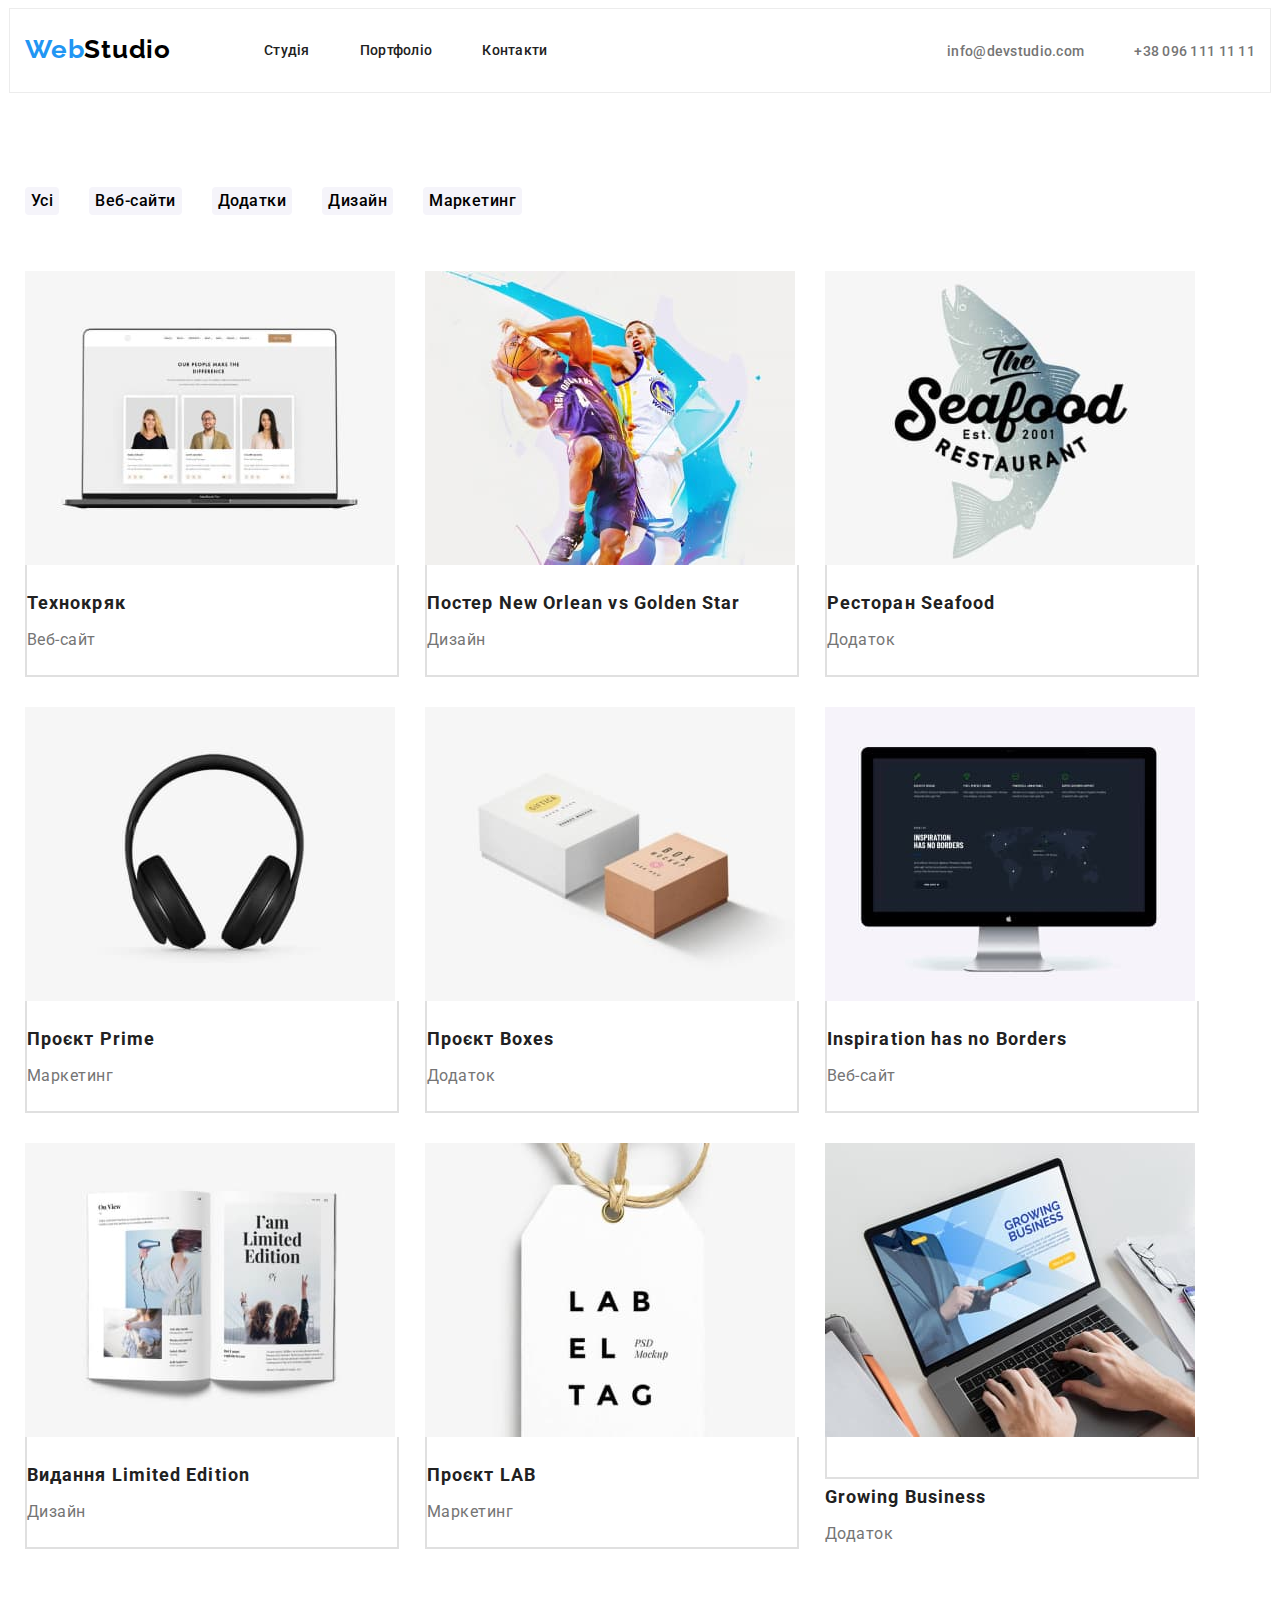
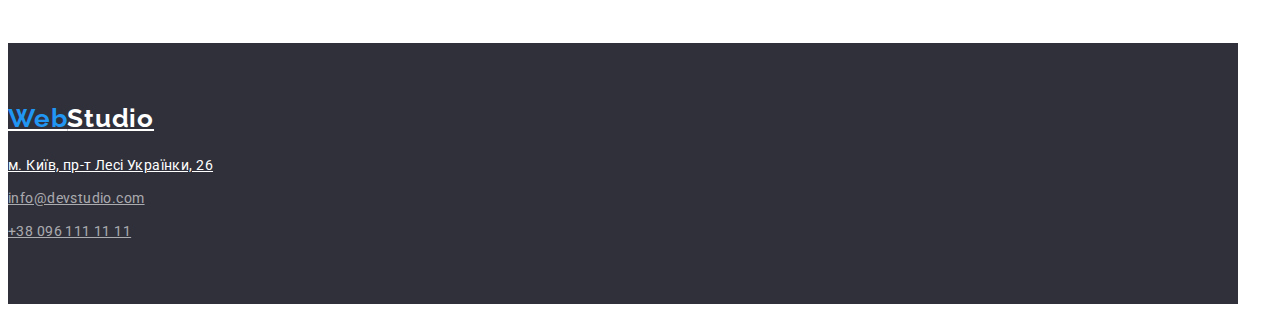
==== commit 26b0f3e3: "Flexbox" ====
--- a/portfolio.html
+++ b/portfolio.html
@@ -41,48 +41,66 @@
     <ul class="list list-filter">
         <li class="list-item-filter">
             <img class="filter-img" src="./image/portfolio/img1.jpg" alt="Веб-сайт" width="370" height="294">
+           <div class="card-portfolio">
             <h3 class="filter-caption">Технокряк</h3>
             <p class="filter-text">Веб-сайт</p>
+        </div>
         </li>
         <li class="list-item-filter">
             <img class="filter-img" src="./image/portfolio/img2.jpg" alt="Постер"  width="370" height="294">
+            <div class="card-portfolio">
             <h3 class="filter-caption">Постер <span lang="en"> New Orlean vs Golden Star </span></h3>
             <p class="filter-text">Дизайн</p>
+        </div>
         </li>
         <li class="list-item-filter">
             <img class="filter-img" src="./image/portfolio/img3.jpg" alt="Емблема"  width="370" height="294">
+            <div class="card-portfolio">
             <h3 class="filter-caption">Ресторан <span lang="en">Seafood</span></h3>
             <p class="filter-text">Додаток</p>
+        </div>
         </li>
         <li class="list-item-filter">
             <img class="filter-img" src="./image/portfolio/img4.jpg" alt="Навушники"  width="370" height="294">
+           <div class="card-portfolio">
             <h3 class="filter-caption">Проєкт <span lang="en">Prime</span></h3>
             <p class="filter-text">Маркетинг</p>
+        </div>
         </li>
         <li class="list-item-filter">
             <img class="filter-img" src="./image/portfolio/img5.jpg" alt="Книги" width="370" height="294">
+           <div class="card-portfolio">
             <h3 class="filter-caption">Проєкт  <span lang="en">Boxes</span></h3>
             <p class="filter-text">Додаток</p>
+        </div>
         </li>
         <li class="list-item-filter">
             <img class="filter-img" src="./image/portfolio/img6.jpg" alt="Монітор" width="370" height="294">
+           <div class="card-portfolio">
             <h3 class="filter-caption" lang="en">Inspiration has no Borders</h3>
             <p class="filter-text">Веб-сайт</p>
+        </div>
         </li>
         <li class="list-item-filter">
             <img class="filter-img" src="./image/portfolio/img7.jpg" alt="Книга" width="370" height="294">
+           <div class="card-portfolio">
             <h3 class="filter-caption">Видання <span lang="en">Limited Edition</span></h3>
             <p class="filter-text">Дизайн</p>
+       </div>
         </li>
         <li class="list-item-filter">
             <img class="filter-img" src="./image/portfolio/img8.jpg" alt="Фото" width="370" height="294">
+           <div class="card-portfolio">
             <h3 class="filter-caption">Проєкт <span lang="en">LAB</span></h3>
             <p class="filter-text">Маркетинг</p>
+        </div>
         </li>
         <li class="list-item-filter">
             <img class="filter-img" src="./image/portfolio/img9.jpg" alt="Ноутбук" width="370" height="294">
+            <div class="card-portfolio"></div>
             <h3 class="filter-caption" lang="en">Growing Business</h3>
             <p class="filter-text">Додаток</p>
+        </div>
         </li>
     </ul>
 </div>
--- a/css/style.css
+++ b/css/style.css
@@ -36,14 +36,16 @@
     
     img {
     display: block;
+   max-width: 100%; 
+    height: auto;
     }
     /* reset end */
     
     
-    /*.section {
-        padding-top: 120px;
-        padding-bottom: 120px;
-      }*/
+    section {
+    padding-top: 94px;
+    padding-bottom: 94px;
+    }
     
     .container {
     width: 1230px;
@@ -52,8 +54,8 @@
     margin-left: auto;
     margin-right: auto;
     
-    outline: 2px solid red;
-    outline-offset: -2px;
+   /* outline: 2px solid red;
+    outline-offset: -2px;*/
     }
     
     button {
@@ -64,18 +66,18 @@
     
     
     /*---------HEADER--------*/
-    
-    
     .header-container{
     display: flex;
-    padding-top: 32px;
-    padding-bottom: 32px;
+    border: 1px solid #ECECEC;
     }
     .nav-container{
     display: flex; 
     }
     .logo {
     margin-right: 93px;
+    align-items: center;
+    padding-top: 25px;
+    padding-bottom: 25px;
     
     font-family: 'Raleway';
     font-weight: 700;
@@ -88,33 +90,23 @@
     color: var(--accent-color);
     }
     .list-nav{
-    display: flex;
-    }
+        display: flex;
+        align-items: center;
+        
+        }
     .list-nav-item:not(:first-child){
-    margin-left: 50px;
-    }
-    
+        margin-left: 50px;
+        }
     .header-link {
+        display: block;
+        padding-top: 32px;
+        padding-bottom: 32px;
+
     font-weight: 500;
     font-size: 14px;
     line-height: 1.14;
     letter-spacing: 0.02em;
     color: inherit;
-    }
-    .list-header{
-    display: flex;
-    margin-left: auto;
-    }
-    .list-header-item:not(:first-child){
-    margin-left: 50px; 
-    margin-right: 0; 
-    }
-    .link-auth {
-    font-weight: 500;
-    font-size: 14px;
-    line-height: 1.14px;
-    letter-spacing: 0.02em;
-    color: var(--text-color-paragraf);
     }
     .header-link:hover,
     .header-link:focus,
@@ -122,15 +114,37 @@
     .link-auth:focus {
     color: var(--accent-color);
     }
-    
+    .list-header{
+    display: flex;
+    margin-left: auto;
+    text-align: center;
+    }
+    
+    .list-header-item:not(:first-child){
+    margin-left: 50px;  
+    }
+    .list-header-item{
+        display: block;   
+        padding-top: 32px;
+    padding-bottom: 32px;
+    }
+    
+    .link-auth {
+    font-weight: 500;
+    font-size: 14px;
+    line-height: 1.14px;
+    letter-spacing: 0.02em;
+    color: var(--text-color-paragraf);
+    }
     
     /*------------HERO-----------*/
+    .hero{
+        background: var(--frame-color);   
+    }
     .hero-side {
-    background: var(--frame-color);
-    text-align: center; 
+        text-align: center;
     }
     .hero-title {
-        width: 696px;
     margin-bottom: 30px;
     
     font-weight: 900;
@@ -160,12 +174,9 @@
     box-shadow: 0px 4px 4px rgba(0, 0, 0, 0.15);
     }
     
-    
     /*------FEATURE---------*/
     .feature-container {
     display: flex;
-    padding-top: 94px;
-    padding-bottom: 118px;
     }
     .vissualy-hidden{
     position: absolute;
@@ -227,18 +238,20 @@
     
     
     /*--------OUR TEAM--------*/
-    .ourteam-container{
-    padding-top: 94px;
-    padding-bottom: 94px;
-    
-    }
     .title-ourteam{
     margin-bottom: 50px;
     }
     .list-ourteam{
     display: flex;
+    flex-wrap: wrap;
 
     }
+    .card-ourteam{
+    padding-top: 30px; 
+    padding-bottom: 30px; 
+    border: 2px solid rgba(0, 0, 0, 0.12);  
+    border-top: none;
+}
     .list-item-ourteam{
         width: 270px;
     }
@@ -307,15 +320,11 @@
     
     
     /*---------PORTFOLIO------------*/
-    .container-portfolio{
-    
-    }
     .list-filter-btn{
     display: flex;
     }
     .button-portfolio{
     margin-bottom: 56px;
-    
     
     font-family: inherit;
     font-weight: 500;
@@ -342,11 +351,9 @@
     
     }
     .list-item-filter{
-        padding-bottom: 20px;
+        width: 370px;
         margin-bottom: 30px;
         margin-right: 30px;
-        width: 370px;
-
     }
     .list-item-filter:nth-last-child(-n+3){
         margin-bottom: 0px; 
@@ -354,9 +361,13 @@
     .list-item-filter:nth-child(3n){
         margin-right: 0px;
         }
-    .filter-img{
-        margin-bottom: 20px;
-    }
+   .card-portfolio{
+    width: 370px;
+    padding-top: 20px; 
+    padding-bottom: 20px; 
+    border: 2px solid rgba(0, 0, 0, 0.12);  
+    border-top: none;
+   }
     
     .filter-caption {
     margin-bottom: 4px;
@@ -370,4 +381,5 @@
     line-height: 1.88;
     letter-spacing: 0.03em;
     color: var(--text-color-paragraf);
-    }+    }
+   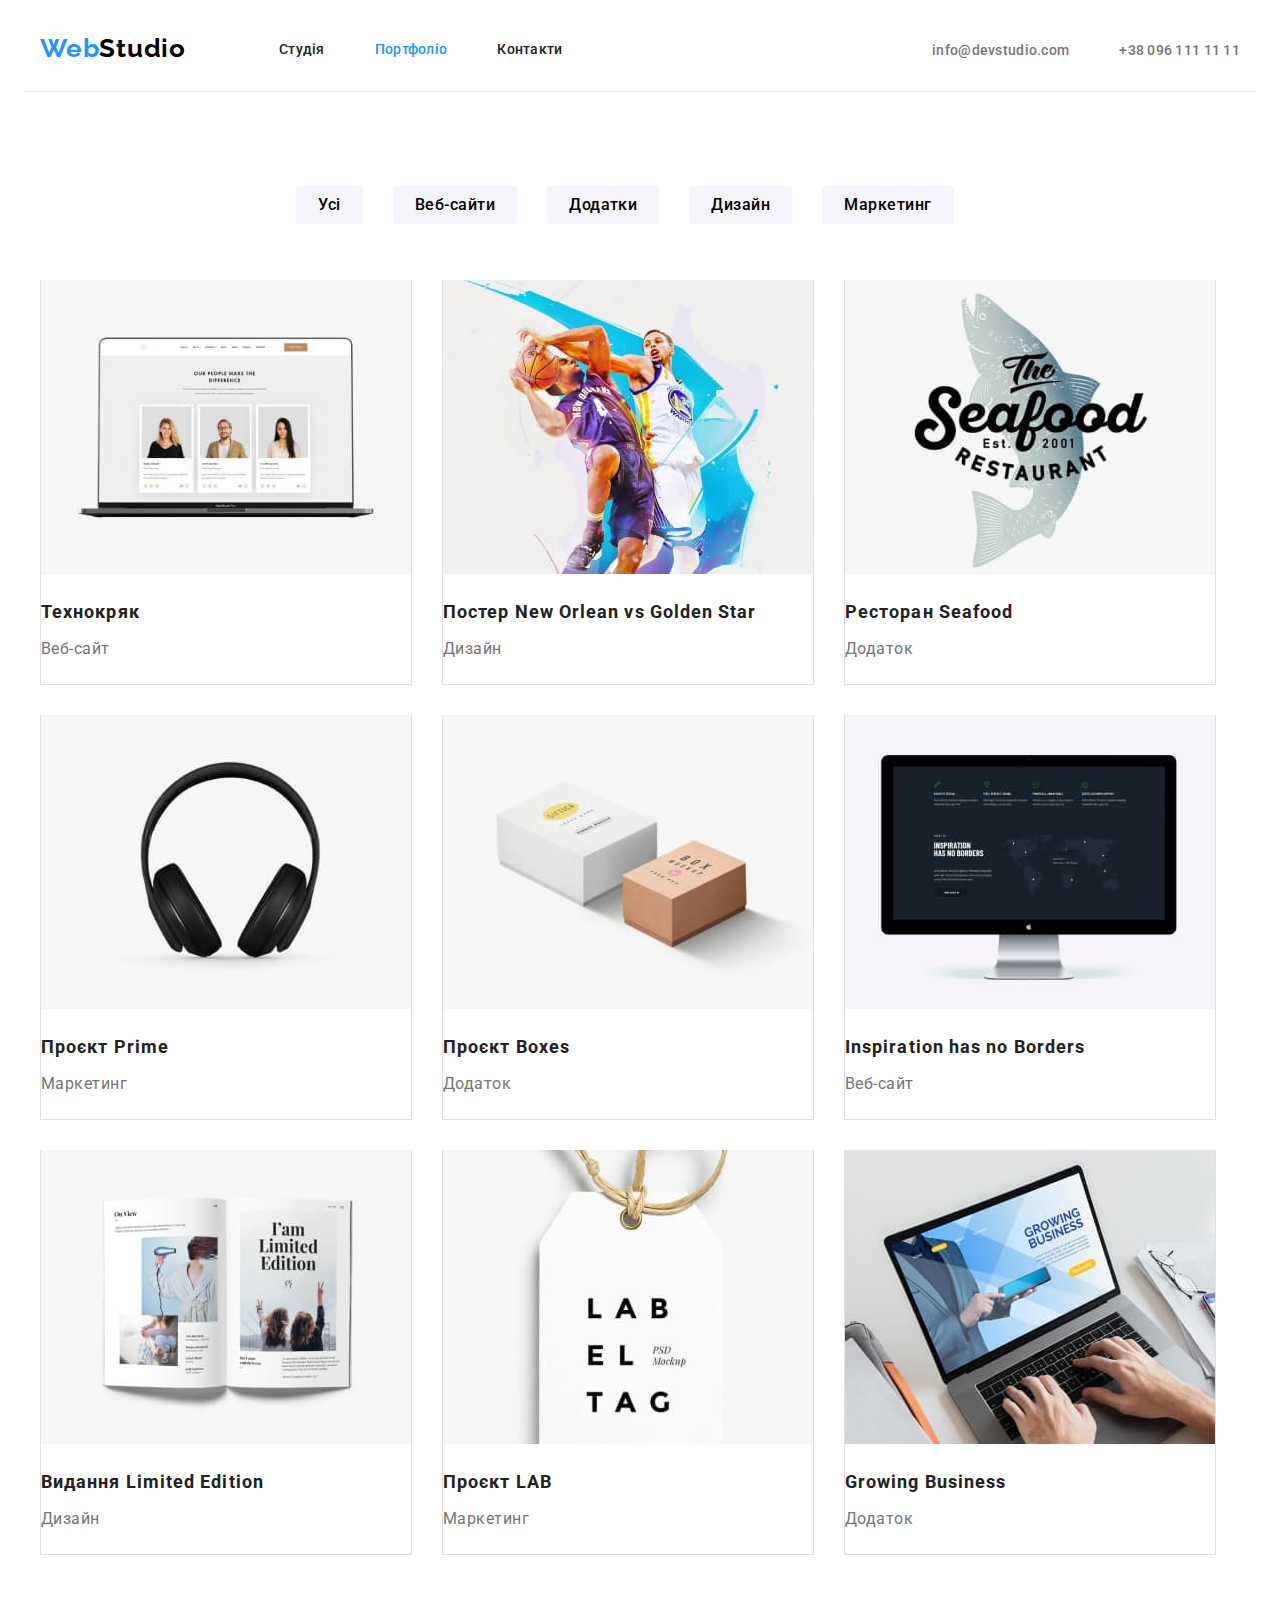
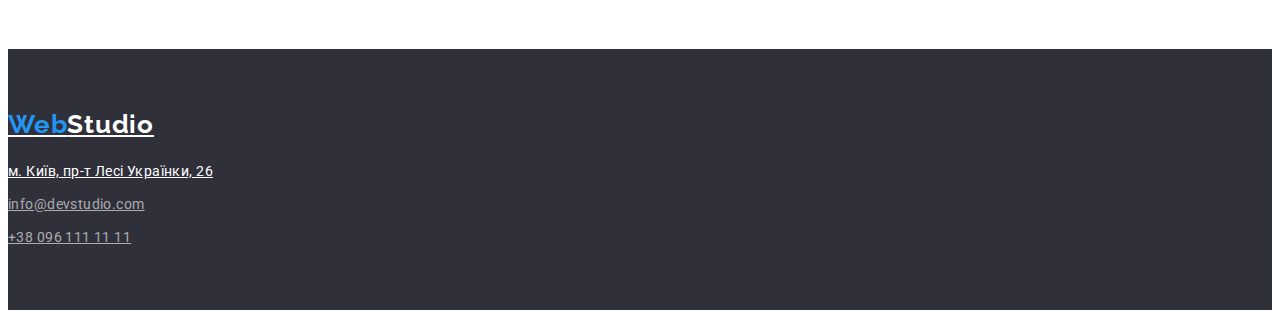
==== commit c15f2e8c: "Виправлення" ====
--- a/portfolio.html
+++ b/portfolio.html
@@ -17,7 +17,7 @@
     <a href="" lang="en" class="link logo"><span class="logo-part">Web</span>Studio</a>
     <ul class="list list-nav">
         <li class="list-nav-item"><a href="./index.html" class="link header-link">Студія</a></li>
-        <li class="list-nav-item"><a href="./portfolio.html" class="link header-link">Портфоліо</a></li>
+        <li class="list-nav-item"><a href="./portfolio.html" class="link header-link current">Портфоліо</a></li>
         <li class="list-nav-item"><a href="" class="link header-link">Контакти</a></li>
     </ul>
     </nav>
@@ -28,7 +28,7 @@
     </div>
     </header>
         <main>
-            <section class="filter">
+            <section class="section filter">
             <div class="container container-portfolio">
     <h1 class="vissualy-hidden">Портфоліо</h1>
     <ul class="list list-filter-btn">
@@ -97,7 +97,7 @@
         </li>
         <li class="list-item-filter">
             <img class="filter-img" src="./image/portfolio/img9.jpg" alt="Ноутбук" width="370" height="294">
-            <div class="card-portfolio"></div>
+            <div class="card-portfolio">
             <h3 class="filter-caption" lang="en">Growing Business</h3>
             <p class="filter-text">Додаток</p>
         </div>
--- a/css/style.css
+++ b/css/style.css
@@ -42,13 +42,13 @@
     /* reset end */
     
     
-    section {
+    .section {
     padding-top: 94px;
     padding-bottom: 94px;
     }
     
     .container {
-    width: 1230px;
+    width: 1200px;
     padding-right: 15px;
     padding-left: 15px;
     margin-left: auto;
@@ -68,7 +68,7 @@
     /*---------HEADER--------*/
     .header-container{
     display: flex;
-    border: 1px solid #ECECEC;
+    border-bottom: 1px solid #ECECEC;
     }
     .nav-container{
     display: flex; 
@@ -108,6 +108,9 @@
     letter-spacing: 0.02em;
     color: inherit;
     }
+     .current{
+        color: var(--accent-color);
+     }
     .header-link:hover,
     .header-link:focus,
     .link-auth:hover,
@@ -139,6 +142,8 @@
     
     /*------------HERO-----------*/
     .hero{
+        padding-top: 200px;
+        padding-bottom: 200px;
         background: var(--frame-color);   
     }
     .hero-side {
@@ -146,6 +151,9 @@
     }
     .hero-title {
     margin-bottom: 30px;
+    width: 696px;
+    margin-right: auto;
+    margin-left: auto;
     
     font-weight: 900;
     font-size: 44px;
@@ -175,6 +183,9 @@
     }
     
     /*------FEATURE---------*/
+    .feature {
+        padding-bottom: 0;
+    }
     .feature-container {
     display: flex;
     }
@@ -200,6 +211,7 @@
     margin-left: 30px;
     }
     .item-title-feature {
+    margin-bottom: 10px;
 
     font-size: 14px;
     line-height: 1.14;
@@ -238,6 +250,10 @@
     
     
     /*--------OUR TEAM--------*/
+.ourteam{
+    background-color: #F5F4FA;
+}
+    
     .title-ourteam{
     margin-bottom: 50px;
     }
@@ -249,11 +265,12 @@
     .card-ourteam{
     padding-top: 30px; 
     padding-bottom: 30px; 
-    border: 2px solid rgba(0, 0, 0, 0.12);  
-    border-top: none;
+    
 }
     .list-item-ourteam{
         width: 270px;
+        border: 1px solid rgba(0, 0, 0, 0.12);  
+    border-top: none;
     }
     .list-item-ourteam:not(:first-child){
     margin-left: 30px;
@@ -281,7 +298,6 @@
     background: var(--frame-color);
     padding-top: 60px;
     padding-bottom: 60px;
-    width: 1230px;
     }
     .footer-link {
     display: inline-block;
@@ -299,7 +315,7 @@
     color: var(--accent-color);
     }
     .list-footer-item:not(:last-child){
-    padding-bottom: 9px;
+    margin-bottom: 9px;
     }
     .footer-link-nav {
     font-style: normal;
@@ -320,12 +336,15 @@
     
     
     /*---------PORTFOLIO------------*/
+   
     .list-filter-btn{
     display: flex;
+   justify-content: center;
+   margin-bottom: 56px;
     }
     .button-portfolio{
-    margin-bottom: 56px;
-    
+    padding:6px 22px;
+   
     font-family: inherit;
     font-weight: 500;
     font-size: 16px;
@@ -354,6 +373,8 @@
         width: 370px;
         margin-bottom: 30px;
         margin-right: 30px;
+        border: 1px solid rgba(0, 0, 0, 0.12);  
+    border-top: none;
     }
     .list-item-filter:nth-last-child(-n+3){
         margin-bottom: 0px; 
@@ -365,8 +386,7 @@
     width: 370px;
     padding-top: 20px; 
     padding-bottom: 20px; 
-    border: 2px solid rgba(0, 0, 0, 0.12);  
-    border-top: none;
+    
    }
     
     .filter-caption {
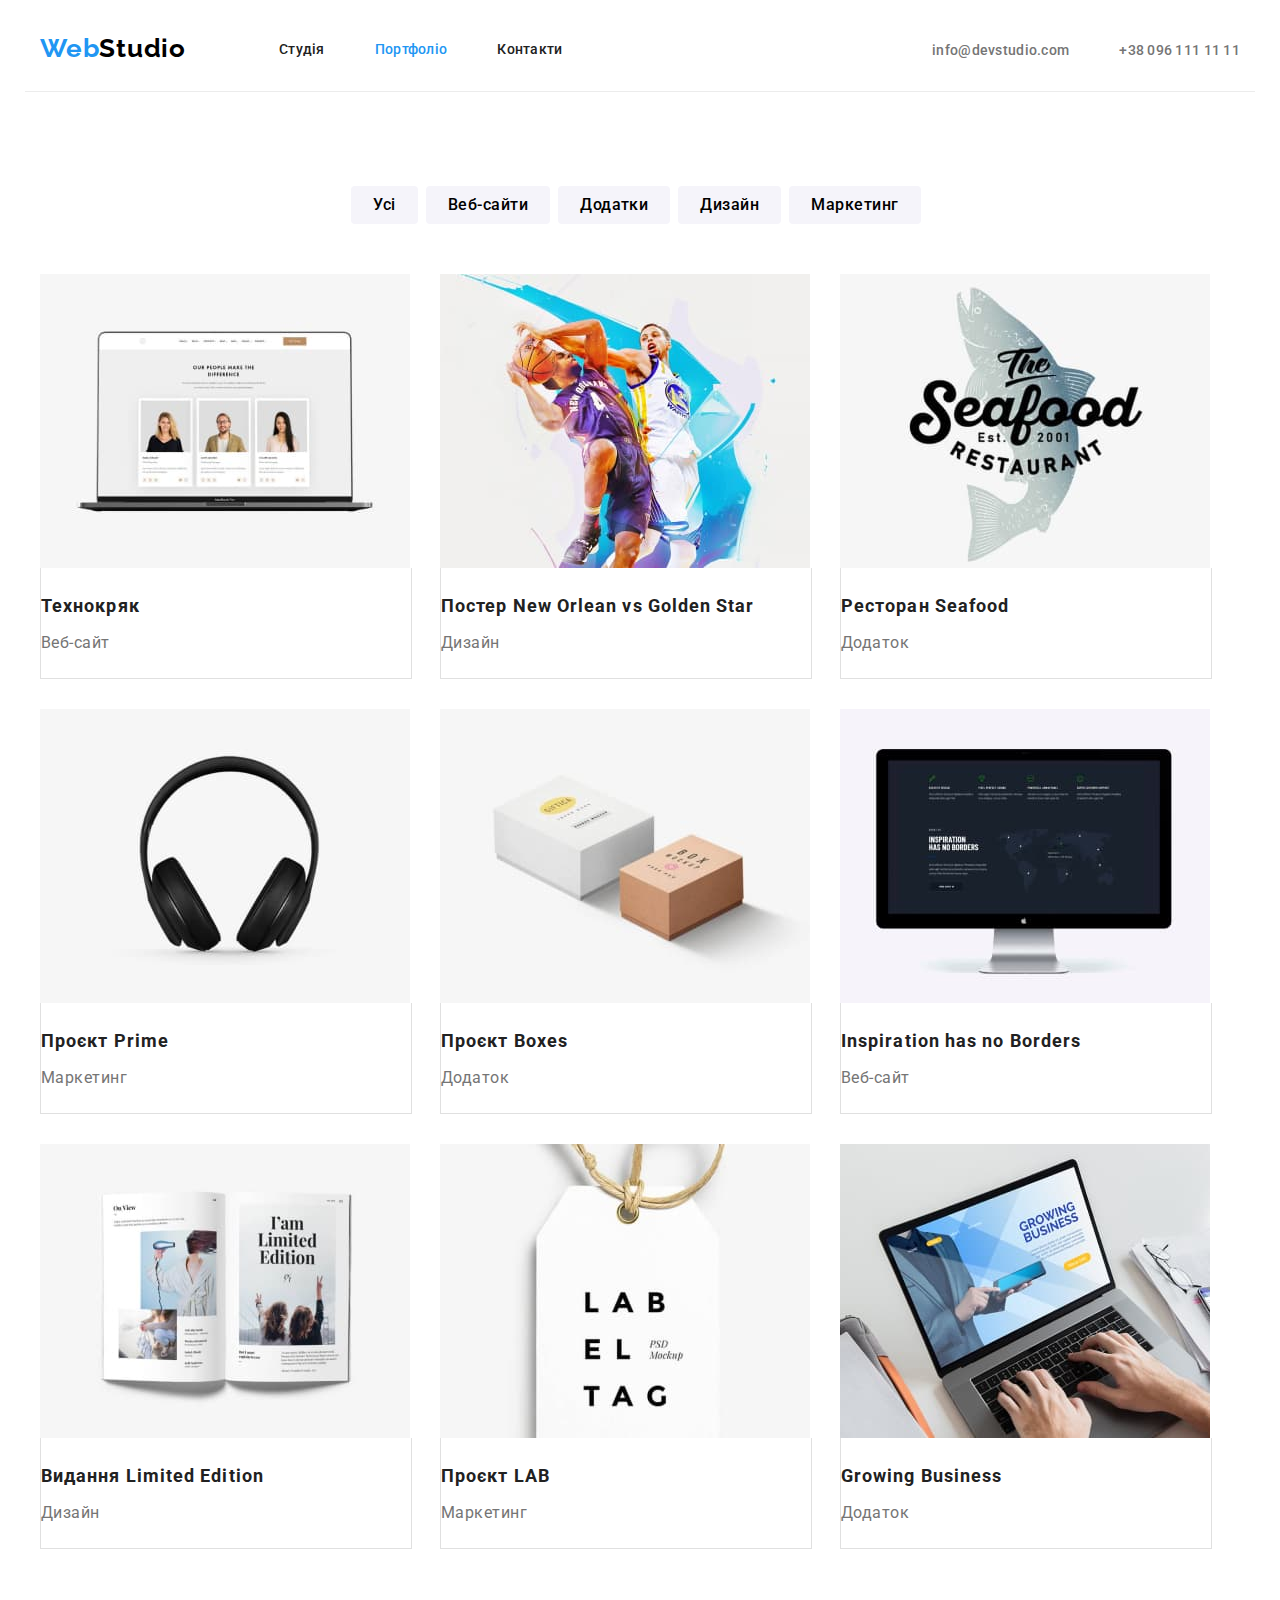
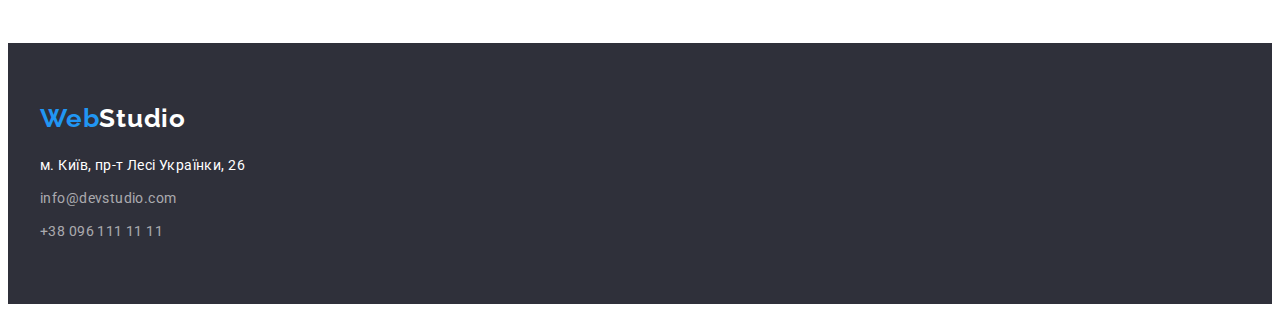
==== commit ca8ffbcf: "виправлення 2" ====
--- a/portfolio.html
+++ b/portfolio.html
@@ -107,14 +107,16 @@
 </section>
 </main>
 <footer class="footer">
-    <a href="./index.html" class="footer-link" lang="en"> <span class="footer-logo">Web</span>Studio</a>
+    <div class="container">
+    <a href="./index.html" class="link footer-link" lang="en"> <span class="footer-logo">Web</span>Studio</a>
     <address>
         <ul class="list list-footer">
-            <li class="list-footer-item"><a class="footer-link-nav" href="https://goo.gl/maps/DCdvdgWx7HsUr94s7" rel="noopener noreferrer nofollow">м. Київ, пр-т Лесі Українки, 26</a></li>
-            <li class="list-footer-item"><a class="footer-contact" href="mailto:info@devstudio.com">info@devstudio.com</a></li>
-            <li class="list-footer-item"><a class="footer-contact" href="tel:+380961111111">+38 096 111 11 11</a></li>
+            <li class="list-footer-item"><a class="link footer-link-nav" href="https://goo.gl/maps/DCdvdgWx7HsUr94s7" rel="noopener noreferrer nofollow">м. Київ, пр-т Лесі Українки, 26</a></li>
+            <li class="list-footer-item"><a class="link footer-contact" href="mailto:info@devstudio.com">info@devstudio.com</a></li>
+            <li class="list-footer-item"><a class="link footer-contact" href="tel:+380961111111">+38 096 111 11 11</a></li>
         </ul>
     </address>
+</div>
 </footer>
 </body>
 </html>--- a/css/style.css
+++ b/css/style.css
@@ -223,12 +223,10 @@
     line-height: 1.71;
     letter-spacing: 0.03em;
     color: var(--text-color-paragraf);
-    
     }
     
     
     /*-------WORK----------*/
-    
     
     .section-title {
     font-size: 36px;
@@ -239,20 +237,15 @@
     .title-work{
     margin-bottom: 50px;
     }
-    
-    
     .list-work{
     display: flex;
-    }
-    .list-item-work:not(:first-child){
-    padding-left: 30px;
-    }
-    
+    gap:30px;
+    }
     
     /*--------OUR TEAM--------*/
-.ourteam{
+    .ourteam{
     background-color: #F5F4FA;
-}
+    }
     
     .title-ourteam{
     margin-bottom: 50px;
@@ -266,7 +259,7 @@
     padding-top: 30px; 
     padding-bottom: 30px; 
     
-}
+    }
     .list-item-ourteam{
         width: 270px;
         border: 1px solid rgba(0, 0, 0, 0.12);  
@@ -278,13 +271,11 @@
     .item-caption-ourteam {
     margin-bottom: 10px;
     
-    
     font-weight: 500;
     font-size: 16px;
     line-height: 1.19;
     text-align: center;
     letter-spacing: 0.03em;
-    
     }
     .item-text-ourteam{
     font-size: 16px;
@@ -340,7 +331,7 @@
     .list-filter-btn{
     display: flex;
    justify-content: center;
-   margin-bottom: 56px;
+   margin-bottom: 50px;
     }
     .button-portfolio{
     padding:6px 22px;
@@ -356,7 +347,7 @@
     
     }
     .item-filter{
-    margin-right: 30px;
+    margin-right: 8px;
     }
     
     .button-portfolio:hover,
@@ -373,8 +364,7 @@
         width: 370px;
         margin-bottom: 30px;
         margin-right: 30px;
-        border: 1px solid rgba(0, 0, 0, 0.12);  
-    border-top: none;
+      
     }
     .list-item-filter:nth-last-child(-n+3){
         margin-bottom: 0px; 
@@ -386,7 +376,8 @@
     width: 370px;
     padding-top: 20px; 
     padding-bottom: 20px; 
-    
+    border: 1px solid rgba(0, 0, 0, 0.12);  
+    border-top: none;
    }
     
     .filter-caption {
